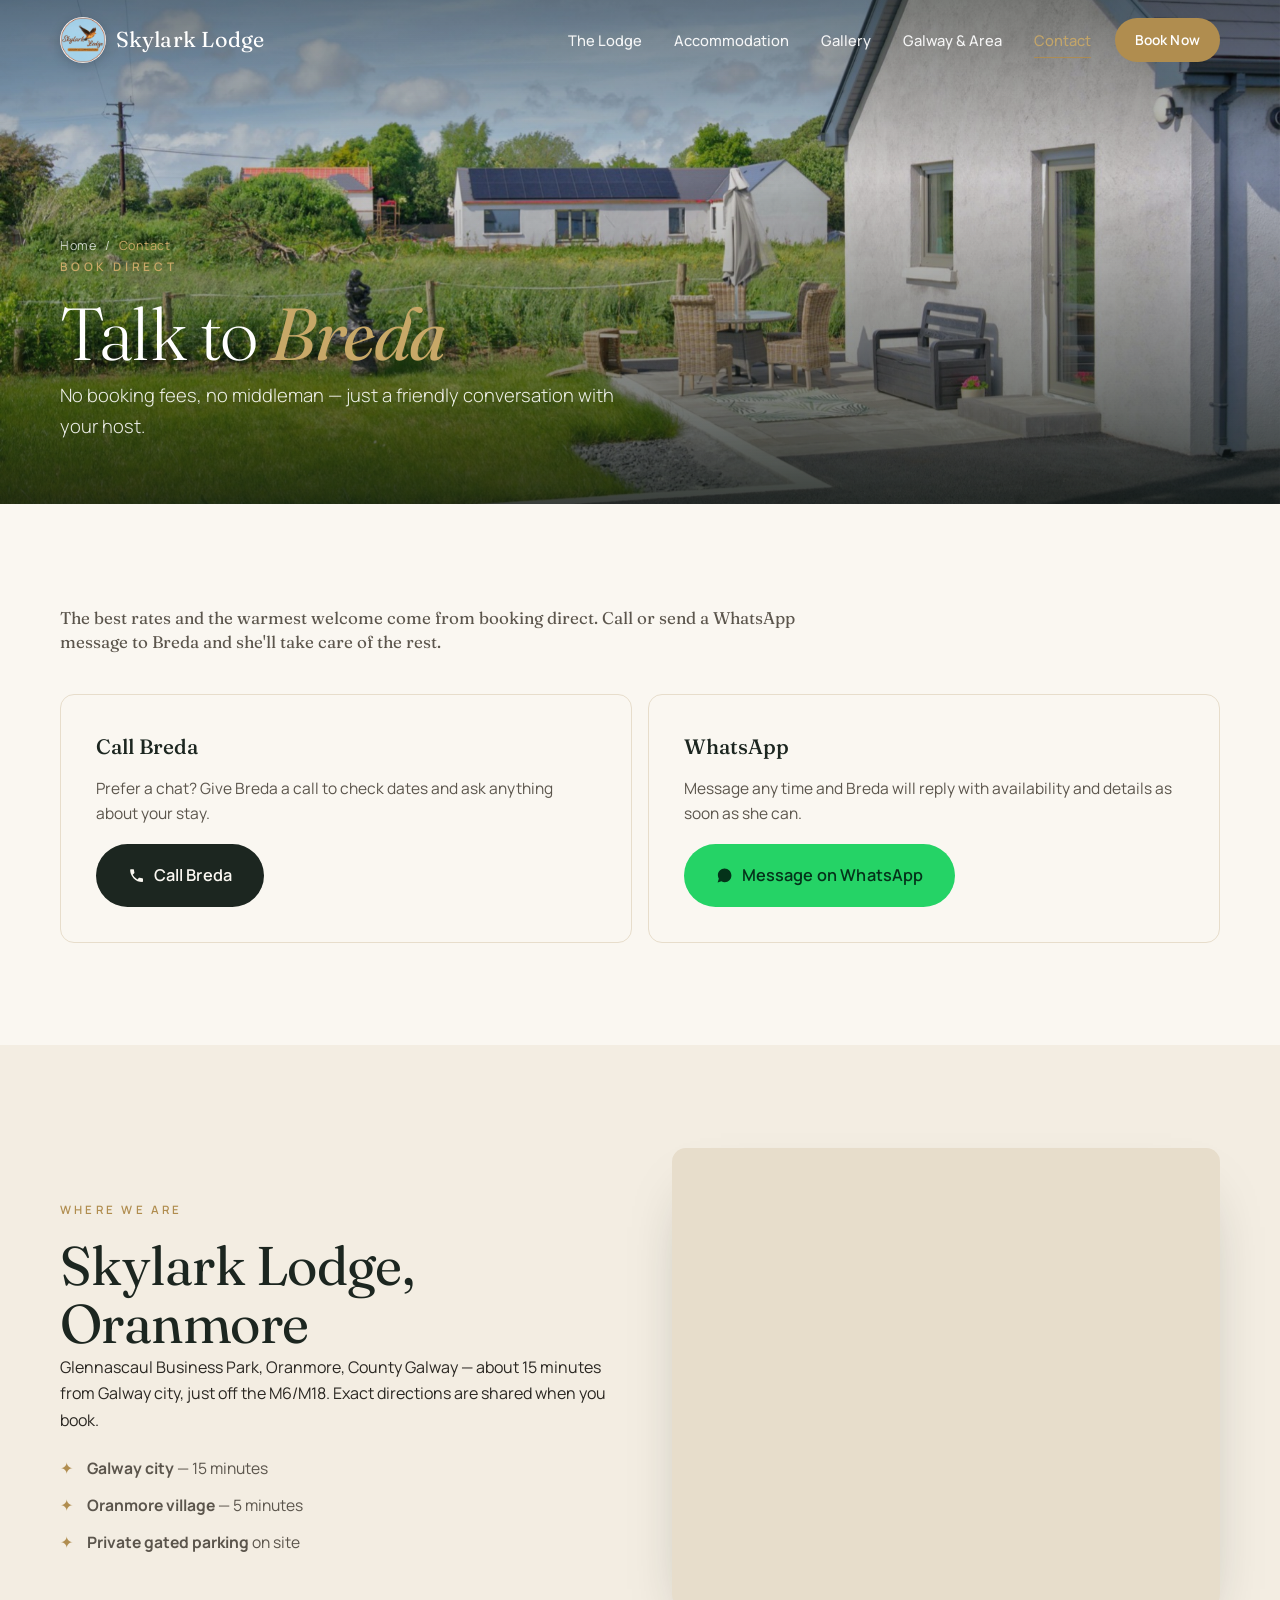
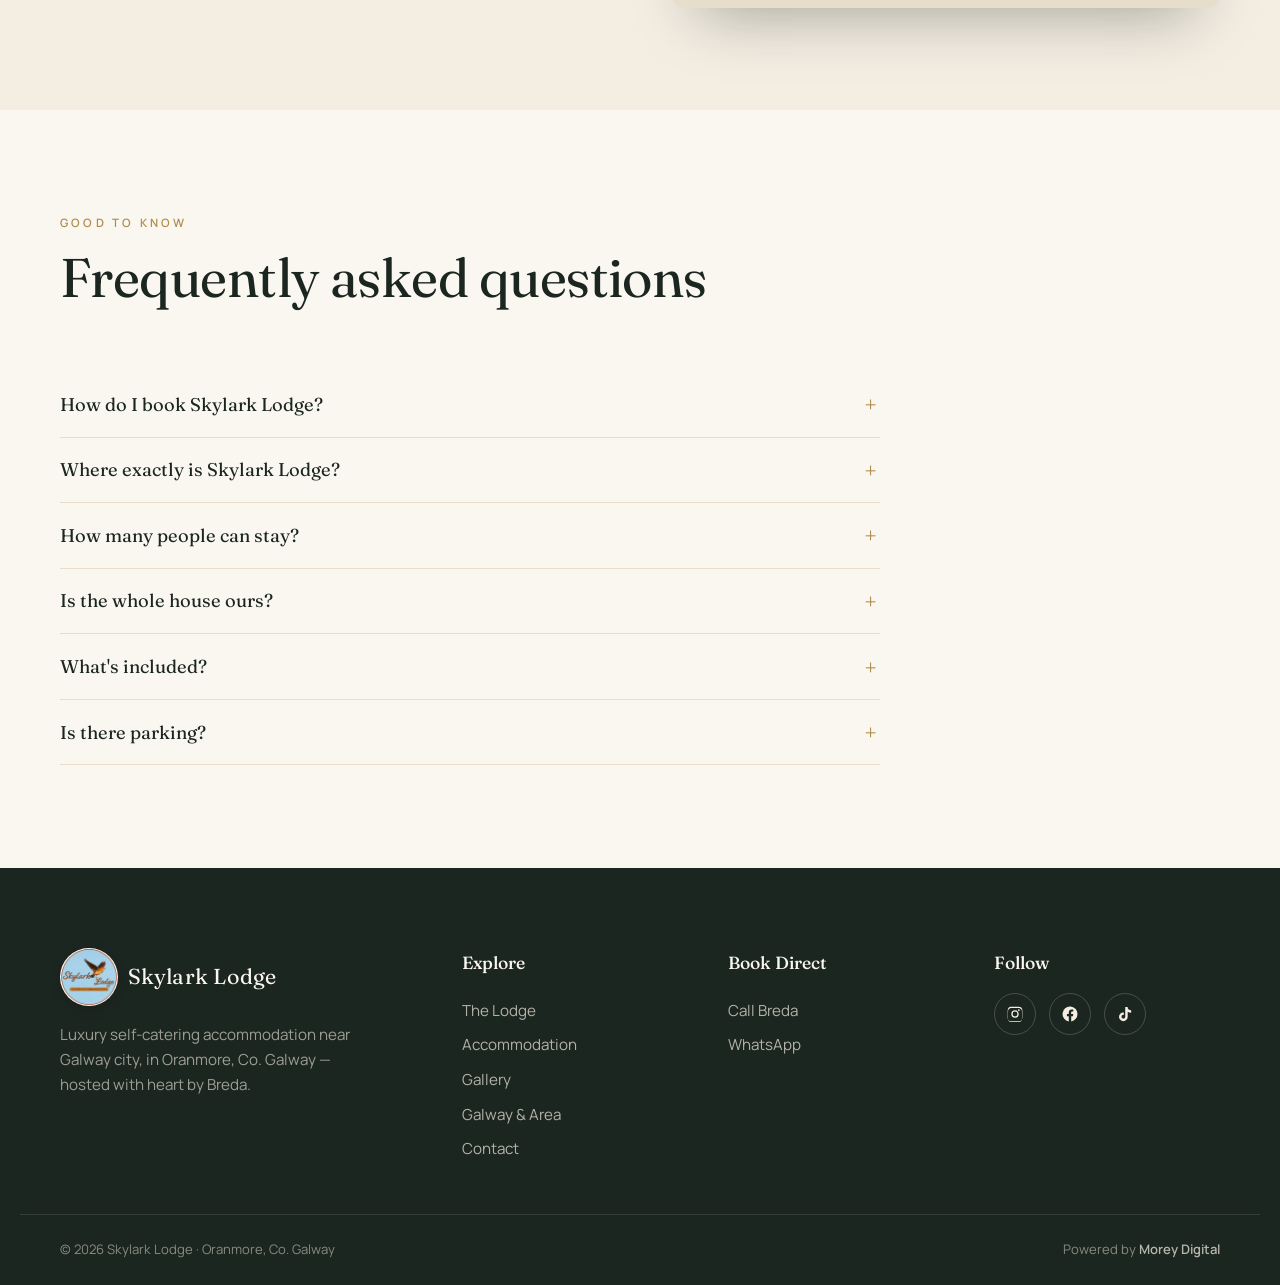
==== contact.html @ e8dd19b8 "Build multi-page site with Galway-focused local SEO - Add dedicated pages: The Lodge, Accommodation," ====
<!DOCTYPE html>
<html lang="en">
<head>
  <meta charset="UTF-8" />
  <meta name="viewport" content="width=device-width, initial-scale=1.0, viewport-fit=cover" />
  <title>Book Direct — Call or WhatsApp Breda | Skylark Lodge Galway</title>
  <meta name="description" content="Book Skylark Lodge direct with no fees. Call or WhatsApp Breda to check availability for your stay near Galway city. Luxury self-catering accommodation in Oranmore, Co. Galway." />
  <meta name="theme-color" content="#1c2620" />
  <meta name="robots" content="index, follow" />
  <meta name="geo.region" content="IE-G" />
  <meta name="geo.placename" content="Oranmore, County Galway" />
  <meta name="geo.position" content="53.2925;-8.9217" />
  <link rel="canonical" href="https://skylarklodge.ie/contact.html" />
  <meta property="og:type" content="website" />
  <meta property="og:site_name" content="Skylark Lodge" />
  <meta property="og:locale" content="en_IE" />
  <meta property="og:url" content="https://skylarklodge.ie/contact.html" />
  <meta property="og:title" content="Book Direct — Call or WhatsApp Breda | Skylark Lodge" />
  <meta property="og:description" content="Call or WhatsApp Breda to book Skylark Lodge direct, near Galway city." />
  <meta property="og:image" content="https://skylarklodge.ie/assets/img/og-image.jpg" />
  <meta name="twitter:card" content="summary_large_image" />
  <link rel="preconnect" href="https://fonts.googleapis.com" />
  <link rel="preconnect" href="https://fonts.gstatic.com" crossorigin />
  <link href="https://fonts.googleapis.com/css2?family=Fraunces:ital,opsz,wght@0,9..144,300;0,9..144,400;0,9..144,500;0,9..144,600;1,9..144,400&family=Manrope:wght@300;400;500;600;700&display=swap" rel="stylesheet" />
  <link rel="stylesheet" href="css/style.css" />
  <link rel="icon" type="image/png" href="assets/img/logo-icon.png" />
  <link rel="apple-touch-icon" href="assets/img/logo-icon.png" />
  <script type="application/ld+json">
  {
    "@context": "https://schema.org",
    "@type": "FAQPage",
    "mainEntity": [
      { "@type": "Question", "name": "How do I book Skylark Lodge?", "acceptedAnswer": { "@type": "Answer", "text": "The easiest way is to call or send a WhatsApp message to Breda directly. She'll check availability for your dates, answer any questions and confirm your booking — with no booking fees or middleman." } },
      { "@type": "Question", "name": "Where exactly is Skylark Lodge?", "acceptedAnswer": { "@type": "Answer", "text": "The lodge is in Glennascaul, Oranmore, County Galway — about 15 minutes from Galway city and minutes from the M6 and M18 motorways. Full directions are shared once you book." } },
      { "@type": "Question", "name": "How many people can stay?", "acceptedAnswer": { "@type": "Answer", "text": "Skylark Lodge comfortably sleeps up to 8 guests across 4 ensuite bedrooms, making it ideal for families and groups." } },
      { "@type": "Question", "name": "Is the whole house ours?", "acceptedAnswer": { "@type": "Answer", "text": "Yes — you have exclusive use of the entire lodge, its gardens, patio and private gated parking for the duration of your stay." } },
      { "@type": "Question", "name": "What's included?", "acceptedAnswer": { "@type": "Answer", "text": "Everything you need for a self-catering stay: a fully equipped kitchen, fresh linen and towels, fast Wi-Fi, smart TV, heating, washer/dryer and welcome essentials." } },
      { "@type": "Question", "name": "Is there parking?", "acceptedAnswer": { "@type": "Answer", "text": "Yes, there's private off-road parking within the gated grounds, with plenty of space for several cars." } }
    ]
  }
  </script>
</head>
<body>
  <header class="nav" id="nav">
    <div class="nav__inner">
      <a href="index.html" class="brand" aria-label="Skylark Lodge home">
        <img class="brand__logo" src="assets/img/logo.png" alt="Skylark Lodge" width="48" height="48" />
        <span class="brand__text">Skylark&nbsp;Lodge</span>
      </a>
      <nav class="nav__links" aria-label="Primary">
        <a href="the-lodge.html">The Lodge</a>
        <a href="accommodation.html">Accommodation</a>
        <a href="gallery.html">Gallery</a>
        <a href="galway.html">Galway &amp; Area</a>
        <a href="contact.html" aria-current="page">Contact</a>
      </nav>
      <a class="btn btn--nav" href="contact.html">Book Now</a>
      <button class="nav__toggle" id="navToggle" aria-label="Open menu" aria-expanded="false"><span></span><span></span><span></span></button>
    </div>
  </header>

  <div class="mobile-menu" id="mobileMenu" aria-hidden="true">
    <nav class="mobile-menu__links">
      <a href="index.html">Home</a>
      <a href="the-lodge.html">The Lodge</a>
      <a href="accommodation.html">Accommodation</a>
      <a href="gallery.html">Gallery</a>
      <a href="galway.html">Galway &amp; Area</a>
      <a href="contact.html">Contact</a>
    </nav>
    <div class="mobile-menu__cta">
      <a class="btn btn--solid js-call-link" href="#">Call Breda</a>
      <a class="btn btn--whatsapp js-wa-link" href="#">WhatsApp</a>
    </div>
  </div>

  <section class="page-hero">
    <div class="page-hero__media"><img src="assets/img/patio.jpg" alt="Sunny patio with seating at Skylark Lodge overlooking Galway countryside" /></div>
    <div class="page-hero__scrim"></div>
    <div class="page-hero__content">
      <nav class="breadcrumb" aria-label="Breadcrumb"><a href="index.html">Home</a> / <span>Contact</span></nav>
      <p class="hero__eyebrow">Book Direct</p>
      <h1>Talk to <em>Breda</em></h1>
      <p class="page-hero__sub">No booking fees, no middleman — just a friendly conversation with your host.</p>
    </div>
  </section>

  <section class="section">
    <div class="container">
      <div class="prose reveal" style="margin-bottom:2.5rem">
        <p class="lead">The best rates and the warmest welcome come from booking direct. Call or send a WhatsApp message to Breda and she'll take care of the rest.</p>
      </div>
      <div class="contact-cards">
        <div class="contact-card reveal">
          <h3>Call Breda</h3>
          <p>Prefer a chat? Give Breda a call to check dates and ask anything about your stay.</p>
          <a class="btn btn--solid btn--lg js-call-link" href="#"><svg viewBox="0 0 24 24" class="ico" aria-hidden="true"><path d="M6.6 10.8a15.1 15.1 0 0 0 6.6 6.6l2.2-2.2c.3-.3.7-.4 1-.2 1.2.4 2.4.6 3.6.6.6 0 1 .4 1 1V20c0 .6-.4 1-1 1A17 17 0 0 1 3 4c0-.6.4-1 1-1h3.4c.6 0 1 .4 1 1 0 1.3.2 2.5.6 3.6.1.4 0 .8-.3 1z" fill="currentColor"/></svg><span class="js-phone-display">Call Breda</span></a>
        </div>
        <div class="contact-card reveal">
          <h3>WhatsApp</h3>
          <p>Message any time and Breda will reply with availability and details as soon as she can.</p>
          <a class="btn btn--whatsapp btn--lg js-wa-link" href="#"><svg viewBox="0 0 32 32" class="ico" aria-hidden="true"><path d="M16 3C9 3 3.5 8.5 3.5 15.5c0 2.4.7 4.6 1.8 6.6L3 29l7.1-2.2c1.9 1 4 1.6 6.2 1.6 7 0 12.5-5.5 12.5-12.5S23 3 16 3z" fill="currentColor"/></svg>Message on WhatsApp</a>
        </div>
      </div>
    </div>
  </section>

  <section class="section section--tint">
    <div class="container split">
      <div class="reveal">
        <p class="eyebrow">Where we are</p>
        <h2 class="h2">Skylark Lodge, Oranmore</h2>
        <p class="prose">Glennascaul Business Park, Oranmore, County Galway — about 15 minutes from Galway city, just off the M6/M18. Exact directions are shared when you book.</p>
        <ul class="amenities" style="grid-template-columns:1fr;margin-top:1.4rem">
          <li><strong>Galway city</strong> — 15 minutes</li>
          <li><strong>Oranmore village</strong> — 5 minutes</li>
          <li><strong>Private gated parking</strong> on site</li>
        </ul>
      </div>
      <div class="location__map reveal" style="margin-top:0">
        <iframe title="Map showing Skylark Lodge, Oranmore, County Galway" src="https://maps.google.com/maps?q=73PC%2BPQ%20Glennascaul%20Business%20Park%2C%20County%20Galway&t=&z=14&ie=UTF8&iwloc=&output=embed" width="100%" height="100%" style="border:0" loading="lazy" referrerpolicy="no-referrer-when-downgrade" allowfullscreen></iframe>
      </div>
    </div>
  </section>

  <section class="section">
    <div class="container">
      <div class="section-head reveal">
        <p class="eyebrow">Good to know</p>
        <h2 class="h2">Frequently asked questions</h2>
      </div>
      <div class="faq reveal">
        <div class="faq__item">
          <button class="faq__q">How do I book Skylark Lodge?</button>
          <div class="faq__a"><p>The easiest way is to call or send a WhatsApp message to Breda directly. She'll check availability for your dates, answer any questions and confirm your booking — with no booking fees or middleman.</p></div>
        </div>
        <div class="faq__item">
          <button class="faq__q">Where exactly is Skylark Lodge?</button>
          <div class="faq__a"><p>The lodge is in Glennascaul, Oranmore, County Galway — about 15 minutes from Galway city and minutes from the M6 and M18 motorways. Full directions are shared once you book.</p></div>
        </div>
        <div class="faq__item">
          <button class="faq__q">How many people can stay?</button>
          <div class="faq__a"><p>Skylark Lodge comfortably sleeps up to 8 guests across 4 ensuite bedrooms, making it ideal for families and groups.</p></div>
        </div>
        <div class="faq__item">
          <button class="faq__q">Is the whole house ours?</button>
          <div class="faq__a"><p>Yes — you have exclusive use of the entire lodge, its gardens, patio and private gated parking for the duration of your stay.</p></div>
        </div>
        <div class="faq__item">
          <button class="faq__q">What's included?</button>
          <div class="faq__a"><p>Everything you need for a self-catering stay: a fully equipped kitchen, fresh linen and towels, fast Wi-Fi, smart TV, heating, washer/dryer and welcome essentials.</p></div>
        </div>
        <div class="faq__item">
          <button class="faq__q">Is there parking?</button>
          <div class="faq__a"><p>Yes, there's private off-road parking within the gated grounds, with plenty of space for several cars.</p></div>
        </div>
      </div>
    </div>
  </section>

  <footer class="footer">
    <div class="container footer__grid">
      <div class="footer__brand">
        <a href="index.html" class="brand brand--light">
          <img class="brand__logo" src="assets/img/logo.png" alt="Skylark Lodge" width="56" height="56" />
          <span class="brand__text">Skylark Lodge</span>
        </a>
        <p class="footer__tag">Luxury self-catering accommodation near Galway city, in Oranmore, Co. Galway — hosted with heart by Breda.</p>
      </div>
      <div class="footer__col">
        <h4>Explore</h4>
        <a href="the-lodge.html">The Lodge</a>
        <a href="accommodation.html">Accommodation</a>
        <a href="gallery.html">Gallery</a>
        <a href="galway.html">Galway &amp; Area</a>
        <a href="contact.html">Contact</a>
      </div>
      <div class="footer__col">
        <h4>Book Direct</h4>
        <a class="js-call-link" href="#">Call Breda</a>
        <a class="js-wa-link" href="#">WhatsApp</a>
      </div>
      <div class="footer__col">
        <h4>Follow</h4>
        <div class="footer__social">
          <a class="js-instagram" href="#" aria-label="Instagram" target="_blank" rel="noopener"><svg viewBox="0 0 24 24" class="ico"><path d="M12 2.2c3.2 0 3.6 0 4.9.1 1.2.1 1.8.3 2.2.4.6.2 1 .5 1.4.9.4.4.7.8.9 1.4.2.4.4 1 .4 2.2.1 1.3.1 1.7.1 4.8s0 3.5-.1 4.8c-.1 1.2-.3 1.8-.4 2.2-.2.6-.5 1-.9 1.4-.4.4-.8.7-1.4.9-.4.2-1 .4-2.2.4-1.3.1-1.7.1-4.9.1s-3.6 0-4.9-.1c-1.2-.1-1.8-.3-2.2-.4-.6-.2-1-.5-1.4-.9-.4-.4-.7-.8-.9-1.4-.2-.4-.4-1-.4-2.2C2.2 15.6 2.2 15.2 2.2 12s0-3.5.1-4.8c.1-1.2.3-1.8.4-2.2.2-.6.5-1 .9-1.4.4-.4.8-.7 1.4-.9.4-.2 1-.4 2.2-.4C8.4 2.2 8.8 2.2 12 2.2zm0 1.8c-3.1 0-3.5 0-4.7.1-1.1.1-1.7.2-2.1.4-.5.2-.9.4-1.3.8-.4.4-.6.8-.8 1.3-.2.4-.3 1-.4 2.1-.1 1.2-.1 1.6-.1 4.7s0 3.5.1 4.7c.1 1.1.2 1.7.4 2.1.2.5.4.9.8 1.3.4.4.8.6 1.3.8.4.2 1 .3 2.1.4 1.2.1 1.6.1 4.7.1s3.5 0 4.7-.1c1.1-.1 1.7-.2 2.1-.4.5-.2.9-.4 1.3-.8.4-.4.6-.8.8-1.3.2-.4.3-1 .4-2.1.1-1.2.1-1.6.1-4.7s0-3.5-.1-4.7c-.1-1.1-.2-1.7-.4-2.1-.2-.5-.4-.9-.8-1.3-.4-.4-.8-.6-1.3-.8-.4-.2-1-.3-2.1-.4-1.2-.1-1.6-.1-4.7-.1zm0 3.1a4.9 4.9 0 1 1 0 9.8 4.9 4.9 0 0 1 0-9.8zm0 8.1a3.2 3.2 0 1 0 0-6.4 3.2 3.2 0 0 0 0 6.4zm6.3-8.3a1.15 1.15 0 1 1-2.3 0 1.15 1.15 0 0 1 2.3 0z" fill="currentColor"/></svg></a>
          <a class="js-facebook" href="#" aria-label="Facebook" target="_blank" rel="noopener"><svg viewBox="0 0 24 24" class="ico"><path d="M22 12a10 10 0 1 0-11.6 9.9v-7H7.9V12h2.5V9.8c0-2.5 1.5-3.9 3.8-3.9 1.1 0 2.2.2 2.2.2v2.5h-1.3c-1.2 0-1.6.8-1.6 1.6V12h2.8l-.4 2.9h-2.3v7A10 10 0 0 0 22 12z" fill="currentColor"/></svg></a>
          <a class="js-tiktok" href="#" aria-label="TikTok" target="_blank" rel="noopener"><svg viewBox="0 0 24 24" class="ico"><path d="M16.6 5.8a4.8 4.8 0 0 1-1.1-3.1h-3.2v12.9a2.5 2.5 0 1 1-2.5-2.5c.2 0 .5 0 .7.1v-3.3a6 6 0 0 0-.7 0 5.8 5.8 0 1 0 5.8 5.8V8.9a7.9 7.9 0 0 0 4.6 1.5V7.1a4.8 4.8 0 0 1-3.6-1.3z" fill="currentColor"/></svg></a>
        </div>
      </div>
    </div>
    <div class="footer__bottom container">
      <p>© <span id="year"></span> Skylark Lodge · Oranmore, Co. Galway</p>
      <p class="footer__credit">Powered by <a href="https://moreydigital.ie" target="_blank" rel="noopener">Morey Digital</a></p>
    </div>
  </footer>

  <div class="mobilebar" id="mobilebar">
    <a class="mobilebar__btn mobilebar__btn--call js-call-link" href="#"><svg viewBox="0 0 24 24" class="ico" aria-hidden="true"><path d="M6.6 10.8a15.1 15.1 0 0 0 6.6 6.6l2.2-2.2c.3-.3.7-.4 1-.2 1.2.4 2.4.6 3.6.6.6 0 1 .4 1 1V20c0 .6-.4 1-1 1A17 17 0 0 1 3 4c0-.6.4-1 1-1h3.4c.6 0 1 .4 1 1 0 1.3.2 2.5.6 3.6.1.4 0 .8-.3 1z" fill="currentColor"/></svg>Call Breda</a>
    <a class="mobilebar__btn mobilebar__btn--wa js-wa-link" href="#"><svg viewBox="0 0 32 32" class="ico" aria-hidden="true"><path d="M16 3C9 3 3.5 8.5 3.5 15.5c0 2.4.7 4.6 1.8 6.6L3 29l7.1-2.2c1.9 1 4 1.6 6.2 1.6 7 0 12.5-5.5 12.5-12.5S23 3 16 3z" fill="currentColor"/></svg>WhatsApp</a>
  </div>

  <script src="js/main.js"></script>
</body>
</html>
---- css/style.css ----
/* ===================================================================
   SKYLARK LODGE — premium mobile-first stylesheet
   =================================================================== */

:root{
  --sand-50:#faf7f1;
  --sand-100:#f3ede2;
  --sand-200:#e7ddcb;
  --stone-300:#cdbfa6;
  --sage:#7e8b76;
  --sage-deep:#5d6a55;
  --forest:#1c2620;
  --forest-soft:#27332b;
  --ink:#2a2722;
  --ink-soft:#5b554c;
  --brass:#b08d4f;
  --brass-light:#c8a868;
  --white:#ffffff;
  --wa:#25d366;
  --wa-deep:#128c4b;

  --serif:'Fraunces',Georgia,serif;
  --sans:'Manrope',-apple-system,BlinkMacSystemFont,'Segoe UI',sans-serif;

  --container:1240px;
  --pad:clamp(20px,5vw,40px);
  --r:14px;
  --ease:cubic-bezier(.22,1,.36,1);
  --shadow:0 30px 60px -28px rgba(28,38,32,.4);
}

*,*::before,*::after{box-sizing:border-box;margin:0;padding:0}
html{scroll-behavior:smooth;-webkit-text-size-adjust:100%}
@media (prefers-reduced-motion:reduce){html{scroll-behavior:auto}*{animation:none!important;transition:none!important}}

body{
  font-family:var(--sans);
  color:var(--ink);
  background:var(--sand-50);
  line-height:1.65;
  font-weight:400;
  overflow-x:hidden;
  -webkit-font-smoothing:antialiased;
}
img{max-width:100%;display:block}
a{color:inherit;text-decoration:none}
ul{list-style:none}

.container{width:100%;max-width:var(--container);margin-inline:auto;padding-inline:var(--pad)}

/* ---------- Typography ---------- */
.h2{font-family:var(--serif);font-weight:400;font-size:clamp(2rem,5.5vw,3.4rem);line-height:1.08;letter-spacing:-.01em;color:var(--forest)}
.h3{font-family:var(--serif);font-weight:400;font-size:clamp(1.6rem,3.6vw,2.4rem);line-height:1.12;color:var(--forest)}
.eyebrow{font-family:var(--sans);text-transform:uppercase;letter-spacing:.28em;font-size:.72rem;font-weight:600;color:var(--brass);margin-bottom:1.1rem}
.eyebrow--light{color:var(--brass-light)}
em{font-style:italic;color:var(--brass)}

.section-head{max-width:680px;margin-bottom:clamp(2.4rem,5vw,4rem)}
.section-head .h2{margin-top:.2rem}

/* ---------- Buttons ---------- */
.btn{
  display:inline-flex;align-items:center;justify-content:center;gap:.55rem;
  font-family:var(--sans);font-weight:600;font-size:.95rem;letter-spacing:.01em;
  padding:.85rem 1.5rem;border-radius:100px;cursor:pointer;border:1px solid transparent;
  transition:transform .4s var(--ease),background .3s,box-shadow .4s,color .3s;
  white-space:nowrap;
}
.btn .ico{width:1.05em;height:1.05em;flex:none}
.btn--solid{background:var(--forest);color:var(--sand-50)}
.btn--solid:hover{background:var(--forest-soft);transform:translateY(-3px);box-shadow:0 16px 30px -12px rgba(28,38,32,.5)}
.btn--whatsapp{background:var(--wa);color:#04331a}
.btn--whatsapp:hover{background:#1fbb59;transform:translateY(-3px);box-shadow:0 16px 30px -12px rgba(18,140,75,.55)}
.btn--lg{padding:1.05rem 1.9rem;font-size:1.02rem}
.btn--nav{background:var(--brass);color:#fff;padding:.62rem 1.2rem;font-size:.86rem}
.btn--nav:hover{background:var(--brass-light);transform:translateY(-2px)}

/* ---------- Nav ---------- */
.nav{position:fixed;inset:0 0 auto 0;z-index:60;transition:background .4s,box-shadow .4s,padding .4s;padding:.5rem 0}
.nav__inner{max-width:var(--container);margin-inline:auto;padding-inline:var(--pad);display:flex;align-items:center;gap:1.5rem;height:64px}
.nav.scrolled{background:rgba(250,247,241,.86);backdrop-filter:blur(14px);box-shadow:0 1px 0 rgba(28,38,32,.06)}
.nav.hide{transform:translateY(-100%)}

.brand{display:flex;align-items:center;gap:.6rem;color:var(--white);font-family:var(--serif);font-size:1.35rem;letter-spacing:.01em;transition:color .4s;z-index:2}
.brand__mark{width:34px;height:34px;flex:none}
.brand__logo{width:46px;height:46px;flex:none;border-radius:50%;object-fit:contain;box-shadow:0 3px 12px rgba(0,0,0,.18)}
.nav.scrolled .brand{color:var(--forest)}
.brand--light{color:var(--sand-50)}
.brand--light .brand__logo{width:58px;height:58px}

.nav__links{display:none;margin-left:auto;gap:2rem}
.nav__links a{font-size:.92rem;font-weight:500;color:var(--white);position:relative;transition:color .3s;opacity:.92}
.nav.scrolled .nav__links a{color:var(--ink)}
.nav__links a::after{content:"";position:absolute;left:0;bottom:-6px;width:0;height:1.5px;background:var(--brass);transition:width .35s var(--ease)}
.nav__links a:hover::after{width:100%}
.nav__links a[aria-current="page"]{color:var(--brass-light)}
.nav.scrolled .nav__links a[aria-current="page"]{color:var(--brass)}
.nav__links a[aria-current="page"]::after{width:100%}

.btn--nav{display:none}

.nav__toggle{margin-left:auto;width:42px;height:42px;display:flex;flex-direction:column;justify-content:center;gap:5px;background:none;border:none;cursor:pointer;z-index:2}
.nav__toggle span{display:block;height:2px;width:24px;background:var(--white);border-radius:2px;transition:.35s var(--ease);margin-left:auto}
.nav.scrolled .nav__toggle span{background:var(--forest)}
body.menu-open .nav__toggle span{background:var(--forest)}
body.menu-open .nav__toggle span:nth-child(1){transform:translateY(7px) rotate(45deg)}
body.menu-open .nav__toggle span:nth-child(2){opacity:0}
body.menu-open .nav__toggle span:nth-child(3){transform:translateY(-7px) rotate(-45deg)}

/* ---------- Mobile menu ---------- */
.mobile-menu{position:fixed;inset:0;z-index:55;background:var(--sand-50);display:flex;flex-direction:column;justify-content:center;padding:var(--pad);gap:2rem;clip-path:circle(0% at 100% 0);transition:clip-path .6s var(--ease);visibility:hidden}
body.menu-open .mobile-menu{clip-path:circle(150% at 100% 0);visibility:visible}
.mobile-menu__links{display:flex;flex-direction:column;gap:.4rem}
.mobile-menu__links a{font-family:var(--serif);font-size:2.2rem;color:var(--forest);padding:.4rem 0;opacity:0;transform:translateY(16px);transition:opacity .5s,transform .5s}
body.menu-open .mobile-menu__links a{opacity:1;transform:none}
body.menu-open .mobile-menu__links a:nth-child(1){transition-delay:.15s}
body.menu-open .mobile-menu__links a:nth-child(2){transition-delay:.22s}
body.menu-open .mobile-menu__links a:nth-child(3){transition-delay:.29s}
body.menu-open .mobile-menu__links a:nth-child(4){transition-delay:.36s}
body.menu-open .mobile-menu__links a:nth-child(5){transition-delay:.43s}
.mobile-menu__cta{display:flex;gap:.8rem;flex-wrap:wrap}
.mobile-menu__cta .btn{flex:1;min-width:140px}

/* ---------- Hero ---------- */
.hero{position:relative;min-height:100svh;display:flex;align-items:flex-end;overflow:hidden;color:var(--white)}
.hero__media{position:absolute;inset:0;z-index:0}
.hero__img{position:absolute;inset:0;width:100%;height:100%;object-fit:cover;transform:scale(1.12);animation:kenburns 18s ease-out forwards}
@keyframes kenburns{to{transform:scale(1)}}
.hero__scrim{position:absolute;inset:0;background:
  linear-gradient(180deg,rgba(15,22,17,.45) 0%,rgba(15,22,17,.05) 30%,rgba(15,22,17,.5) 78%,rgba(15,22,17,.82) 100%)}

.hero__content{position:relative;z-index:2;max-width:var(--container);width:100%;margin-inline:auto;padding:0 var(--pad) clamp(4.5rem,12vh,8rem)}
.hero__eyebrow{text-transform:uppercase;letter-spacing:.32em;font-size:.74rem;font-weight:600;color:var(--brass-light);margin-bottom:1.2rem}
.hero__title{font-family:var(--serif);font-weight:300;font-size:clamp(2.9rem,9vw,6.2rem);line-height:.98;letter-spacing:-.02em;margin-bottom:1.5rem}
.hero__title em{font-weight:400;color:var(--brass-light)}
.reveal-line{display:block;overflow:hidden}
.reveal-line>span{display:block;transform:translateY(110%);animation:lineUp 1s var(--ease) forwards}
.reveal-line:nth-child(1)>span{animation-delay:.35s}
.reveal-line:nth-child(2)>span{animation-delay:.5s}
@keyframes lineUp{to{transform:translateY(0)}}
.hero__sub{max-width:520px;font-size:clamp(1rem,2.4vw,1.18rem);color:rgba(255,255,255,.9);font-weight:300;margin-bottom:2rem}
.hero__actions{display:flex;gap:.85rem;flex-wrap:wrap}

.hero__scroll{position:absolute;left:50%;bottom:1.6rem;transform:translateX(-50%);z-index:2;display:flex;flex-direction:column;align-items:center;gap:.6rem;font-size:.66rem;letter-spacing:.25em;text-transform:uppercase;color:rgba(255,255,255,.75)}
.hero__scroll-line{width:1px;height:46px;background:linear-gradient(var(--brass-light),transparent);position:relative;overflow:hidden}
.hero__scroll-line::after{content:"";position:absolute;top:0;left:0;width:100%;height:40%;background:var(--white);animation:scrolldot 2s var(--ease) infinite}
@keyframes scrolldot{0%{transform:translateY(-100%)}60%,100%{transform:translateY(260%)}}

/* ---------- Strip ---------- */
.strip{background:var(--forest);color:var(--sand-100);overflow:hidden;padding:.95rem 0}
.strip__track{display:flex;gap:1.6rem;align-items:center;white-space:nowrap;width:max-content;animation:marquee 32s linear infinite;font-size:.82rem;letter-spacing:.12em;text-transform:uppercase;font-weight:500}
.strip__track i{color:var(--brass-light);font-style:normal}
.strip__track span{opacity:.86}
@keyframes marquee{to{transform:translateX(-50%)}}

/* ---------- Reveal base ---------- */
.reveal{opacity:0;transform:translateY(38px);transition:opacity .9s var(--ease),transform .9s var(--ease)}
.reveal.in{opacity:1;transform:none}

/* ---------- About ---------- */
.about{padding:clamp(4.5rem,10vw,8rem) 0}
.about__grid{display:grid;gap:clamp(2.5rem,6vw,5rem)}
.about__text p{color:var(--ink-soft);margin-bottom:1.1rem;font-size:1.05rem}
.about__stats{display:flex;gap:clamp(1.5rem,5vw,3rem);margin-top:2.2rem;flex-wrap:wrap}
.stat__num{display:block;font-family:var(--serif);font-size:clamp(2.4rem,6vw,3.4rem);color:var(--brass);line-height:1}
.stat__label{font-size:.8rem;text-transform:uppercase;letter-spacing:.14em;color:var(--ink-soft);font-weight:600}
.about__media{display:grid;grid-template-columns:1fr 1fr;gap:1rem;align-items:start}
.about__fig{border-radius:var(--r);overflow:hidden;box-shadow:var(--shadow)}
.about__fig img{width:100%;height:100%;object-fit:cover;transition:transform 1.2s var(--ease)}
.about__fig--1{aspect-ratio:3/4;margin-top:2.5rem}
.about__fig--2{aspect-ratio:3/4}
.about__fig:hover img{transform:scale(1.05)}

/* ---------- Features ---------- */
.features{padding:clamp(4rem,9vw,7rem) 0;background:var(--sand-100)}
.features__grid{display:grid;gap:1px;background:var(--sand-200);border:1px solid var(--sand-200);border-radius:var(--r);overflow:hidden}
.feature{background:var(--sand-50);padding:clamp(1.8rem,4vw,2.6rem)}
.feature__ico{color:var(--brass);font-size:1.3rem;display:block;margin-bottom:1rem}
.feature h3{font-family:var(--serif);font-weight:500;font-size:1.3rem;color:var(--forest);margin-bottom:.6rem}
.feature p{color:var(--ink-soft);font-size:.97rem}
.feature{transition:background .4s}
.feature:hover{background:#fff}

/* ---------- Space rows ---------- */
.space{padding:clamp(4.5rem,10vw,8rem) 0}
.row{display:grid;gap:clamp(1.6rem,4vw,3.5rem);align-items:center;margin-bottom:clamp(3rem,7vw,6rem)}
.row:last-child{margin-bottom:0}
.row__media{border-radius:var(--r);overflow:hidden;box-shadow:var(--shadow);aspect-ratio:4/3}
.row__media img{width:100%;height:100%;object-fit:cover;transition:transform 1.4s var(--ease)}
.row__media:hover img{transform:scale(1.06)}
.row__index{font-family:var(--serif);font-size:1rem;color:var(--brass);letter-spacing:.1em;display:block;margin-bottom:.7rem}
.row__text .h3{margin-bottom:.9rem}
.row__text p{color:var(--ink-soft);font-size:1.05rem;max-width:42ch}

/* ---------- Gallery ---------- */
.gallery{padding:clamp(4rem,9vw,7rem) 0 clamp(4.5rem,10vw,8rem);background:var(--sand-100)}
.gallery .section-head{padding-inline:var(--pad);max-width:var(--container);margin-inline:auto}
.gallery__grid{display:grid;grid-template-columns:repeat(2,1fr);gap:.6rem;padding-inline:clamp(8px,2vw,16px)}
.gallery__item{position:relative;overflow:hidden;border-radius:8px;cursor:pointer;background:var(--sand-200)}
.gallery__item img{width:100%;height:100%;object-fit:cover;transition:transform 1s var(--ease),filter .5s}
.gallery__item::after{content:"";position:absolute;inset:0;background:rgba(28,38,32,.18);opacity:0;transition:opacity .4s}
.gallery__item:hover img{transform:scale(1.07)}
.gallery__item:hover::after{opacity:1}
.gallery__item--tall{grid-row:span 2}

/* ---------- Location ---------- */
.location{padding:clamp(4.5rem,10vw,8rem) 0}
.location__grid{display:grid;gap:clamp(2.5rem,6vw,5rem);align-items:center}
.location__media{border-radius:var(--r);overflow:hidden;box-shadow:var(--shadow);aspect-ratio:4/3}
.location__media img{width:100%;height:100%;object-fit:cover}
.location__text p{color:var(--ink-soft);font-size:1.05rem;margin-bottom:1.3rem}
.location__list{display:grid;gap:.7rem;margin:1.5rem 0}
.location__list li{padding-left:1.7rem;position:relative;color:var(--ink-soft)}
.location__list li::before{content:"✦";position:absolute;left:0;color:var(--brass)}
.location__note{font-size:.95rem;font-style:italic;color:var(--sage-deep);border-left:2px solid var(--brass);padding-left:1rem}
.location__map{margin-top:clamp(2.5rem,6vw,4rem);border-radius:var(--r);overflow:hidden;box-shadow:var(--shadow);height:clamp(280px,42vw,460px);background:var(--sand-200)}
.location__map iframe{display:block;width:100%;height:100%;filter:grayscale(.25) contrast(1.02)}

/* ---------- CTA ---------- */
.cta{position:relative;padding:clamp(5rem,12vw,9rem) 0;color:var(--white);overflow:hidden;text-align:center}
.cta__bg{position:absolute;inset:-10% 0;background-image:url('../assets/img/exterior-rear.jpg');background-size:cover;background-position:center;will-change:transform}
.cta__scrim{position:absolute;inset:0;background:linear-gradient(rgba(20,28,22,.78),rgba(20,28,22,.86))}
.cta__inner{position:relative;z-index:2;max-width:760px}
.cta__title{font-family:var(--serif);font-weight:300;font-size:clamp(2.2rem,6vw,4rem);line-height:1.05;margin-bottom:1.2rem}
.cta__sub{color:rgba(255,255,255,.85);font-size:1.1rem;font-weight:300;max-width:540px;margin:0 auto 2.2rem}
.cta__actions{display:flex;gap:.85rem;justify-content:center;flex-wrap:wrap}
.cta__hours{margin-top:1.6rem;font-size:.85rem;letter-spacing:.04em;color:rgba(255,255,255,.6)}

/* ---------- Footer ---------- */
.footer{background:var(--forest);color:var(--sand-100);padding:clamp(3.5rem,7vw,5rem) 0 1.5rem}
.footer__grid{display:grid;gap:2.5rem}
.footer__brand .brand{margin-bottom:1rem}
.footer__tag{color:rgba(243,237,226,.6);max-width:34ch;font-size:.95rem}
.footer__col h4{font-family:var(--serif);font-weight:500;font-size:1.1rem;margin-bottom:1rem;color:var(--sand-50)}
.footer__col a{display:block;color:rgba(243,237,226,.7);padding:.3rem 0;font-size:.95rem;transition:color .3s}
.footer__col a:hover{color:var(--brass-light)}
.footer__social{display:flex;gap:.8rem}
.footer__social a{width:42px;height:42px;border:1px solid rgba(243,237,226,.2);border-radius:50%;display:flex;align-items:center;justify-content:center;transition:.35s var(--ease)}
.footer__social a:hover{background:var(--brass);border-color:var(--brass);transform:translateY(-3px)}
.footer__social .ico{width:18px;height:18px;color:var(--sand-100)}
.footer__bottom{display:flex;justify-content:space-between;flex-wrap:wrap;gap:.5rem;margin-top:3rem;padding-top:1.5rem;border-top:1px solid rgba(243,237,226,.12);font-size:.82rem;color:rgba(243,237,226,.5)}
.footer__credit a{color:rgba(243,237,226,.72);font-weight:600;transition:color .3s}
.footer__credit a:hover{color:var(--brass-light)}

/* ---------- Mobile sticky bar ---------- */
.mobilebar{position:fixed;left:0;right:0;bottom:0;z-index:50;display:flex;gap:.5rem;padding:.55rem .6rem calc(.55rem + env(safe-area-inset-bottom));background:rgba(250,247,241,.92);backdrop-filter:blur(14px);box-shadow:0 -2px 20px rgba(28,38,32,.12);transform:translateY(120%);transition:transform .5s var(--ease)}
.mobilebar.show{transform:none}
.mobilebar__btn{flex:1;display:flex;align-items:center;justify-content:center;gap:.45rem;padding:.85rem;border-radius:100px;font-weight:600;font-size:.92rem}
.mobilebar__btn .ico{width:1.1em;height:1.1em}
.mobilebar__btn--call{background:var(--forest);color:#fff}
.mobilebar__btn--wa{background:var(--wa);color:#04331a}

/* ---------- Lightbox ---------- */
.lightbox{position:fixed;inset:0;z-index:100;background:rgba(16,22,18,.95);display:flex;align-items:center;justify-content:center;opacity:0;visibility:hidden;transition:opacity .4s;padding:1rem}
.lightbox.open{opacity:1;visibility:visible}
.lightbox__img{max-width:92vw;max-height:84vh;object-fit:contain;border-radius:6px;box-shadow:0 30px 80px rgba(0,0,0,.6);transform:scale(.96);transition:transform .4s var(--ease)}
.lightbox.open .lightbox__img{transform:scale(1)}
.lightbox__close{position:absolute;top:1rem;right:1.2rem;font-size:2.4rem;color:#fff;background:none;border:none;cursor:pointer;line-height:1;opacity:.8;transition:opacity .3s}
.lightbox__close:hover{opacity:1}
.lightbox__nav{position:absolute;top:50%;transform:translateY(-50%);font-size:2.6rem;color:#fff;background:rgba(255,255,255,.08);border:none;cursor:pointer;width:54px;height:54px;border-radius:50%;display:flex;align-items:center;justify-content:center;transition:background .3s}
.lightbox__nav:hover{background:rgba(255,255,255,.2)}
.lightbox__nav--prev{left:1rem}
.lightbox__nav--next{right:1rem}
.lightbox__caption{position:absolute;bottom:1.4rem;left:0;right:0;text-align:center;color:rgba(255,255,255,.75);font-size:.85rem;letter-spacing:.02em}

/* ===================================================================
   RESPONSIVE — tablet & up
   =================================================================== */
@media (min-width:600px){
  .gallery__grid{grid-template-columns:repeat(3,1fr);gap:.7rem}
  .features__grid{grid-template-columns:1fr 1fr}
}

@media (min-width:920px){
  .nav__links{display:flex}
  .btn--nav{display:inline-flex}
  .nav__toggle{display:none}
  .mobilebar{display:none}

  .about__grid{grid-template-columns:1.05fr 1fr;align-items:center}
  .features__grid{grid-template-columns:repeat(3,1fr)}
  .row{grid-template-columns:1.1fr 1fr}
  .row--reverse .row__media{order:2}
  .row__text{padding-inline:clamp(0px,2vw,2rem)}
  .gallery__grid{grid-template-columns:repeat(4,1fr);gap:.8rem}
  .location__grid{grid-template-columns:1fr 1fr}
  .footer__grid{grid-template-columns:1.6fr 1fr 1fr 1fr}
}

@media (min-width:1100px){
  .hero__content{padding-bottom:9rem}
}

/* ===================================================================
   INNER PAGES — banners, content, area guide, FAQ, contact
   =================================================================== */

/* Page hero / banner */
.page-hero{position:relative;min-height:56vh;display:flex;align-items:flex-end;overflow:hidden;color:var(--white);padding-top:64px}
.page-hero__media{position:absolute;inset:0;z-index:0}
.page-hero__media img{position:absolute;inset:0;width:100%;height:100%;object-fit:cover;transform:scale(1.08);animation:kenburns 16s ease-out forwards}
.page-hero__scrim{position:absolute;inset:0;background:linear-gradient(180deg,rgba(15,22,17,.5) 0%,rgba(15,22,17,.15) 35%,rgba(15,22,17,.55) 78%,rgba(15,22,17,.82) 100%)}
.page-hero__content{position:relative;z-index:2;max-width:var(--container);width:100%;margin-inline:auto;padding:0 var(--pad) clamp(2.5rem,7vh,4.5rem)}
.page-hero h1{font-family:var(--serif);font-weight:300;font-size:clamp(2.4rem,7vw,4.6rem);line-height:1.02;letter-spacing:-.02em;margin:.4rem 0 .6rem}
.page-hero h1 em{font-weight:400;color:var(--brass-light)}
.page-hero__sub{max-width:560px;font-size:clamp(1rem,2.2vw,1.15rem);color:rgba(255,255,255,.9);font-weight:300}

/* Breadcrumb */
.breadcrumb{font-size:.78rem;letter-spacing:.06em;color:rgba(255,255,255,.75);display:flex;gap:.5rem;flex-wrap:wrap;align-items:center}
.breadcrumb a{color:rgba(255,255,255,.75);transition:color .3s}
.breadcrumb a:hover{color:var(--brass-light)}
.breadcrumb span{color:var(--brass-light)}

/* Generic content section + prose */
.section{padding:clamp(3.5rem,8vw,6.5rem) 0}
.section--tint{background:var(--sand-100)}
.prose{max-width:760px}
.prose p{color:var(--ink-soft);font-size:1.06rem;margin-bottom:1.2rem}
.prose p:last-child{margin-bottom:0}
.lead{font-family:var(--serif);font-size:clamp(1.3rem,3vw,1.7rem);line-height:1.4;color:var(--forest);font-weight:400;margin-bottom:1.6rem}
.split{display:grid;gap:clamp(2rem,5vw,4rem);align-items:center}
.split__media{border-radius:var(--r);overflow:hidden;box-shadow:var(--shadow);aspect-ratio:4/3}
.split__media img{width:100%;height:100%;object-fit:cover;transition:transform 1.4s var(--ease)}
.split__media:hover img{transform:scale(1.05)}

/* Amenities */
.amenities{display:grid;grid-template-columns:repeat(2,1fr);gap:.7rem 1.4rem;margin-top:1.6rem}
.amenities li{position:relative;padding-left:1.7rem;color:var(--ink-soft);font-size:.98rem}
.amenities li::before{content:"✦";position:absolute;left:0;color:var(--brass)}

/* Area guide cards */
.area-grid{display:grid;gap:1.1rem;grid-template-columns:1fr}
.area-card{background:var(--sand-50);border:1px solid var(--sand-200);border-radius:var(--r);padding:clamp(1.4rem,3vw,1.9rem);transition:transform .4s var(--ease),box-shadow .4s}
.area-card:hover{transform:translateY(-4px);box-shadow:var(--shadow)}
.area-card__top{display:flex;align-items:baseline;justify-content:space-between;gap:1rem;margin-bottom:.6rem}
.area-card h3{font-family:var(--serif);font-weight:500;font-size:1.25rem;color:var(--forest)}
.area-card p{color:var(--ink-soft);font-size:.96rem}
.distance{flex:none;font-size:.72rem;font-weight:700;letter-spacing:.06em;text-transform:uppercase;color:var(--brass);background:var(--sand-100);border:1px solid var(--sand-200);padding:.3rem .65rem;border-radius:100px;white-space:nowrap}

/* Quick facts row */
.facts{display:grid;grid-template-columns:repeat(2,1fr);gap:1px;background:var(--sand-200);border:1px solid var(--sand-200);border-radius:var(--r);overflow:hidden;margin-top:2rem}
.fact{background:var(--sand-50);padding:1.3rem 1.2rem;text-align:center}
.fact__num{font-family:var(--serif);font-size:clamp(1.5rem,4vw,2rem);color:var(--brass);line-height:1;display:block}
.fact__label{font-size:.74rem;text-transform:uppercase;letter-spacing:.1em;color:var(--ink-soft);font-weight:600;margin-top:.4rem;display:block}

/* Contact option cards */
.contact-cards{display:grid;gap:1rem;grid-template-columns:1fr}
.contact-card{background:var(--sand-50);border:1px solid var(--sand-200);border-radius:var(--r);padding:clamp(1.6rem,4vw,2.2rem);display:flex;flex-direction:column;gap:.7rem}
.contact-card h3{font-family:var(--serif);font-weight:500;font-size:1.3rem;color:var(--forest)}
.contact-card p{color:var(--ink-soft);font-size:.97rem;margin-bottom:.4rem}
.contact-card .btn{align-self:flex-start}

/* FAQ accordion */
.faq{max-width:820px;margin-top:1rem}
.faq__item{border-bottom:1px solid var(--sand-200)}
.faq__q{width:100%;text-align:left;background:none;border:none;cursor:pointer;padding:1.3rem 2.5rem 1.3rem 0;font-family:var(--serif);font-size:1.15rem;color:var(--forest);position:relative;display:block}
.faq__q::after{content:"+";position:absolute;right:.2rem;top:50%;transform:translateY(-50%);font-size:1.5rem;color:var(--brass);transition:transform .3s}
.faq__item.open .faq__q::after{transform:translateY(-50%) rotate(45deg)}
.faq__a{max-height:0;overflow:hidden;transition:max-height .45s var(--ease)}
.faq__a p{color:var(--ink-soft);padding-bottom:1.3rem;font-size:1rem}

/* Inline CTA band (reused, lighter) */
.cta-band{text-align:center;background:var(--forest);color:var(--sand-100);border-radius:var(--r);padding:clamp(2.5rem,6vw,4rem) clamp(1.5rem,5vw,3rem)}
.cta-band h2{font-family:var(--serif);font-weight:300;font-size:clamp(1.8rem,5vw,2.8rem);color:#fff;margin-bottom:.8rem}
.cta-band p{color:rgba(243,237,226,.8);max-width:480px;margin:0 auto 1.8rem}
.cta-band__actions{display:flex;gap:.75rem;justify-content:center;flex-wrap:wrap}

/* nav solid by default on inner pages until JS (no flash) handled via .nav already fixed */

@media (min-width:600px){
  .area-grid{grid-template-columns:1fr 1fr}
  .contact-cards{grid-template-columns:1fr 1fr}
  .facts{grid-template-columns:repeat(4,1fr)}
}
@media (min-width:920px){
  .split{grid-template-columns:1fr 1fr}
  .split--reverse .split__media{order:2}
  .amenities{grid-template-columns:repeat(3,1fr)}
}
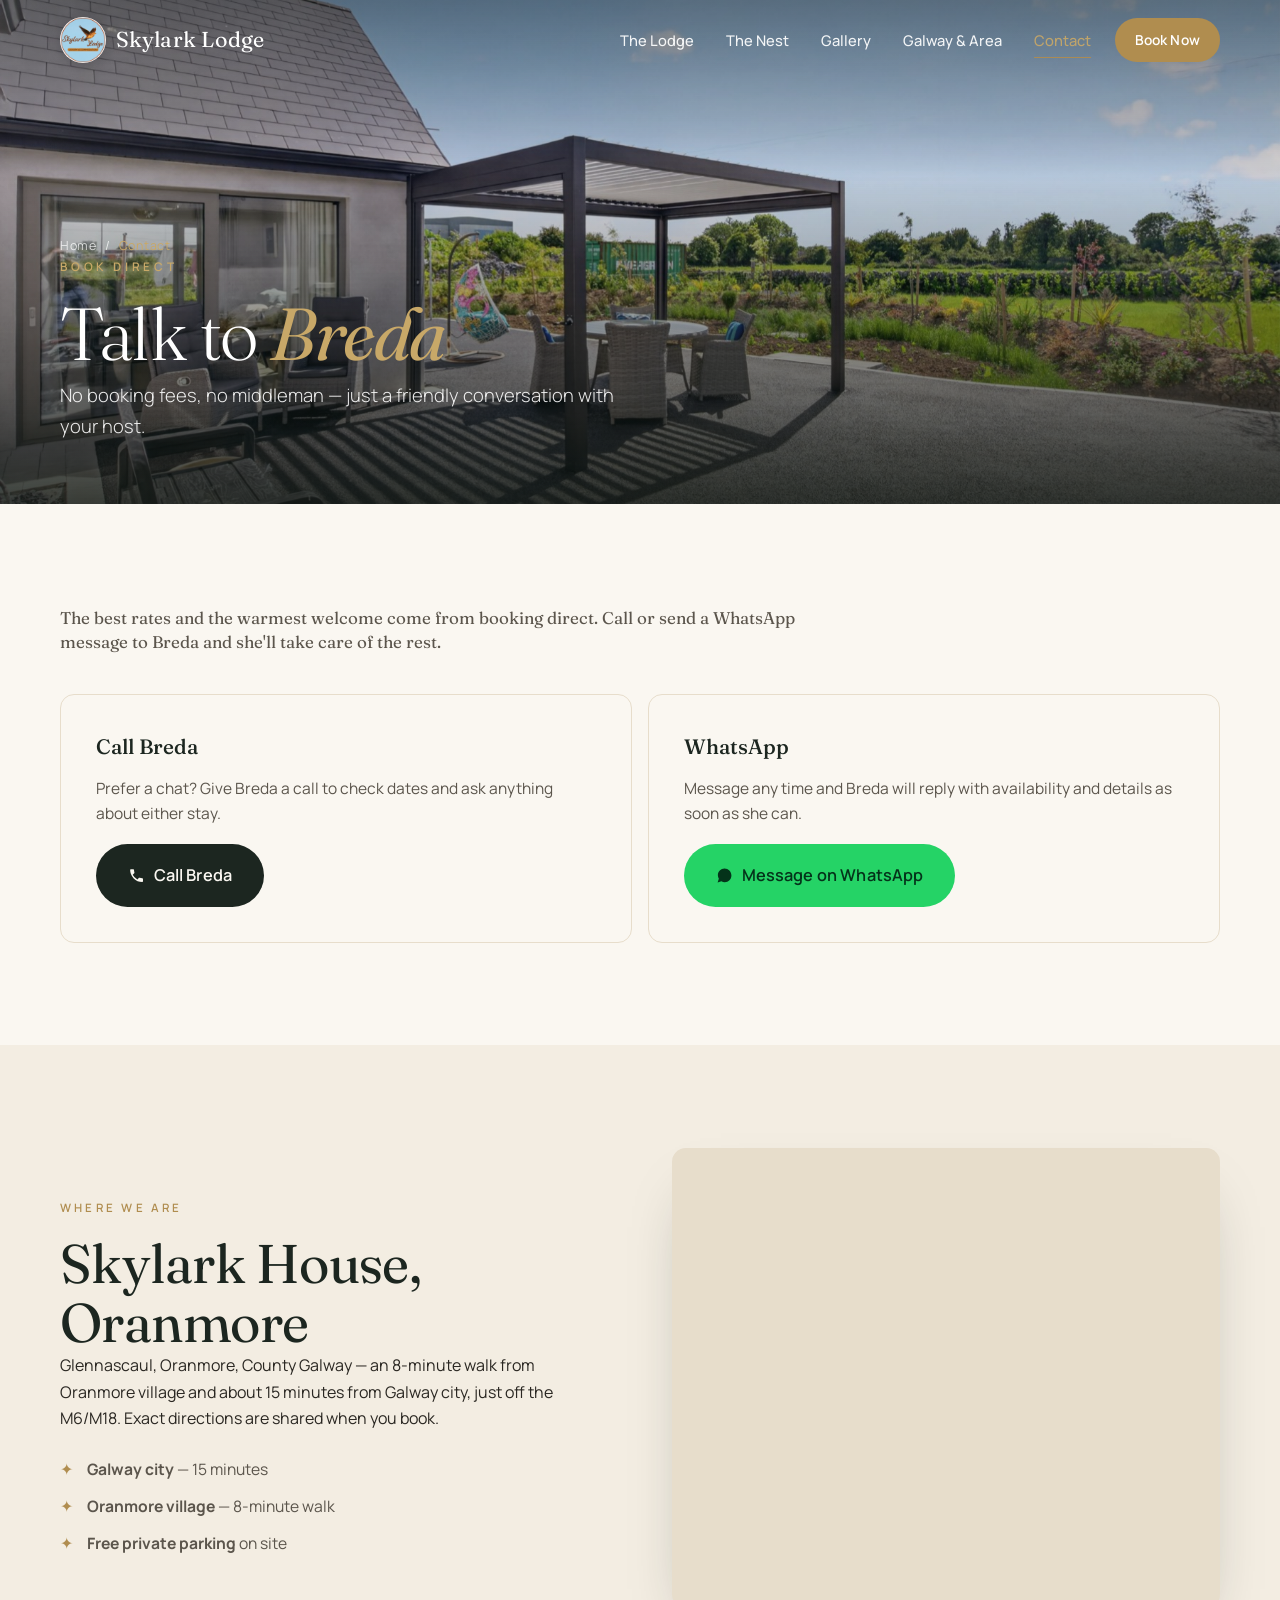
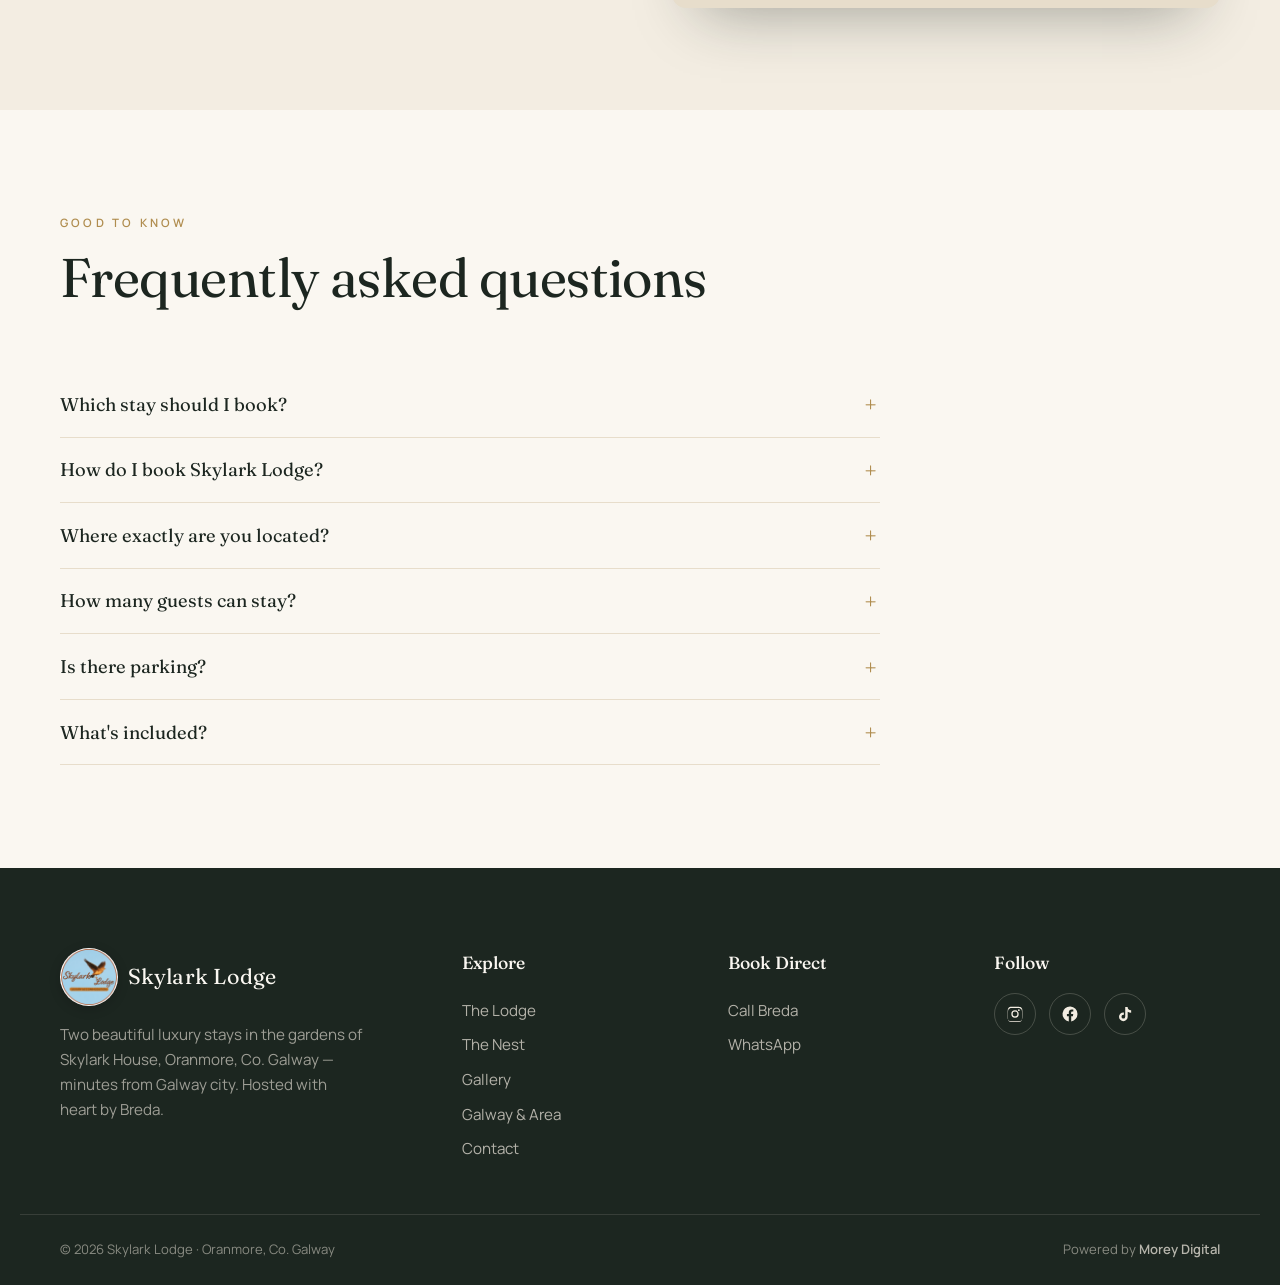
==== commit 06ef7f2f: "Restructure as two-stay estate using real Airbnb listing details Pulled accurate details from both A" ====
--- a/contact.html
+++ b/contact.html
@@ -3,8 +3,8 @@
 <head>
   <meta charset="UTF-8" />
   <meta name="viewport" content="width=device-width, initial-scale=1.0, viewport-fit=cover" />
-  <title>Book Direct — Call or WhatsApp Breda | Skylark Lodge Galway</title>
-  <meta name="description" content="Book Skylark Lodge direct with no fees. Call or WhatsApp Breda to check availability for your stay near Galway city. Luxury self-catering accommodation in Oranmore, Co. Galway." />
+  <title>Book Direct — Call or WhatsApp Breda | Skylark Lodge, Galway</title>
+  <meta name="description" content="Book Skylark Lodge or The Skylark Nest direct with no fees. Call or WhatsApp Breda to check availability for your stay near Galway city, in Oranmore, Co. Galway." />
   <meta name="theme-color" content="#1c2620" />
   <meta name="robots" content="index, follow" />
   <meta name="geo.region" content="IE-G" />
@@ -16,7 +16,7 @@
   <meta property="og:locale" content="en_IE" />
   <meta property="og:url" content="https://skylarklodge.ie/contact.html" />
   <meta property="og:title" content="Book Direct — Call or WhatsApp Breda | Skylark Lodge" />
-  <meta property="og:description" content="Call or WhatsApp Breda to book Skylark Lodge direct, near Galway city." />
+  <meta property="og:description" content="Call or WhatsApp Breda to book direct, near Galway city." />
   <meta property="og:image" content="https://skylarklodge.ie/assets/img/og-image.jpg" />
   <meta name="twitter:card" content="summary_large_image" />
   <link rel="preconnect" href="https://fonts.googleapis.com" />
@@ -30,12 +30,12 @@
     "@context": "https://schema.org",
     "@type": "FAQPage",
     "mainEntity": [
+      { "@type": "Question", "name": "Which stay should I book?", "acceptedAnswer": { "@type": "Answer", "text": "The Lodge is a luxury guest house with private ensuite rooms that sleep 2 — ideal for couples, business stays or those visiting Galway and the hospital. The Skylark Nest is a 4-bedroom apartment that sleeps up to 7 — perfect for families and groups. Just ask Breda and she'll help you choose." } },
       { "@type": "Question", "name": "How do I book Skylark Lodge?", "acceptedAnswer": { "@type": "Answer", "text": "The easiest way is to call or send a WhatsApp message to Breda directly. She'll check availability for your dates, answer any questions and confirm your booking — with no booking fees or middleman." } },
-      { "@type": "Question", "name": "Where exactly is Skylark Lodge?", "acceptedAnswer": { "@type": "Answer", "text": "The lodge is in Glennascaul, Oranmore, County Galway — about 15 minutes from Galway city and minutes from the M6 and M18 motorways. Full directions are shared once you book." } },
-      { "@type": "Question", "name": "How many people can stay?", "acceptedAnswer": { "@type": "Answer", "text": "Skylark Lodge comfortably sleeps up to 8 guests across 4 ensuite bedrooms, making it ideal for families and groups." } },
-      { "@type": "Question", "name": "Is the whole house ours?", "acceptedAnswer": { "@type": "Answer", "text": "Yes — you have exclusive use of the entire lodge, its gardens, patio and private gated parking for the duration of your stay." } },
-      { "@type": "Question", "name": "What's included?", "acceptedAnswer": { "@type": "Answer", "text": "Everything you need for a self-catering stay: a fully equipped kitchen, fresh linen and towels, fast Wi-Fi, smart TV, heating, washer/dryer and welcome essentials." } },
-      { "@type": "Question", "name": "Is there parking?", "acceptedAnswer": { "@type": "Answer", "text": "Yes, there's private off-road parking within the gated grounds, with plenty of space for several cars." } }
+      { "@type": "Question", "name": "Where exactly are you located?", "acceptedAnswer": { "@type": "Answer", "text": "Both stays are in the grounds of Skylark House, Oranmore, County Galway — an 8-minute walk from Oranmore village and about 15 minutes from Galway city, just off the M6 and M18. Full directions are shared once you book." } },
+      { "@type": "Question", "name": "How many guests can stay?", "acceptedAnswer": { "@type": "Answer", "text": "The Lodge sleeps 2 per room, while The Skylark Nest sleeps up to 7 across 4 bedrooms." } },
+      { "@type": "Question", "name": "Is there parking?", "acceptedAnswer": { "@type": "Answer", "text": "Yes — there is free private parking on the premises for both stays." } },
+      { "@type": "Question", "name": "What's included?", "acceptedAnswer": { "@type": "Answer", "text": "Fast Wi-Fi, smart TV, heating, fresh linen and towels and free parking come as standard. The Nest also has a fully equipped kitchenette, washer/dryer and air conditioning; the Lodge offers premium motorised comfort beds, an exclusive guest lounge and a shared kitchen." } }
     ]
   }
   </script>
@@ -49,7 +49,7 @@
       </a>
       <nav class="nav__links" aria-label="Primary">
         <a href="the-lodge.html">The Lodge</a>
-        <a href="accommodation.html">Accommodation</a>
+        <a href="the-nest.html">The Nest</a>
         <a href="gallery.html">Gallery</a>
         <a href="galway.html">Galway &amp; Area</a>
         <a href="contact.html" aria-current="page">Contact</a>
@@ -63,7 +63,7 @@
     <nav class="mobile-menu__links">
       <a href="index.html">Home</a>
       <a href="the-lodge.html">The Lodge</a>
-      <a href="accommodation.html">Accommodation</a>
+      <a href="the-nest.html">The Nest</a>
       <a href="gallery.html">Gallery</a>
       <a href="galway.html">Galway &amp; Area</a>
       <a href="contact.html">Contact</a>
@@ -75,7 +75,7 @@
   </div>
 
   <section class="page-hero">
-    <div class="page-hero__media"><img src="assets/img/patio.jpg" alt="Sunny patio with seating at Skylark Lodge overlooking Galway countryside" /></div>
+    <div class="page-hero__media"><img src="assets/img/nest-patio.jpg" alt="Patio with pergola and seating at Skylark Lodge, Oranmore, overlooking the countryside" /></div>
     <div class="page-hero__scrim"></div>
     <div class="page-hero__content">
       <nav class="breadcrumb" aria-label="Breadcrumb"><a href="index.html">Home</a> / <span>Contact</span></nav>
@@ -93,7 +93,7 @@
       <div class="contact-cards">
         <div class="contact-card reveal">
           <h3>Call Breda</h3>
-          <p>Prefer a chat? Give Breda a call to check dates and ask anything about your stay.</p>
+          <p>Prefer a chat? Give Breda a call to check dates and ask anything about either stay.</p>
           <a class="btn btn--solid btn--lg js-call-link" href="#"><svg viewBox="0 0 24 24" class="ico" aria-hidden="true"><path d="M6.6 10.8a15.1 15.1 0 0 0 6.6 6.6l2.2-2.2c.3-.3.7-.4 1-.2 1.2.4 2.4.6 3.6.6.6 0 1 .4 1 1V20c0 .6-.4 1-1 1A17 17 0 0 1 3 4c0-.6.4-1 1-1h3.4c.6 0 1 .4 1 1 0 1.3.2 2.5.6 3.6.1.4 0 .8-.3 1z" fill="currentColor"/></svg><span class="js-phone-display">Call Breda</span></a>
         </div>
         <div class="contact-card reveal">
@@ -109,13 +109,13 @@
     <div class="container split">
       <div class="reveal">
         <p class="eyebrow">Where we are</p>
-        <h2 class="h2">Skylark Lodge, Oranmore</h2>
-        <p class="prose">Glennascaul Business Park, Oranmore, County Galway — about 15 minutes from Galway city, just off the M6/M18. Exact directions are shared when you book.</p>
-        <ul class="amenities" style="grid-template-columns:1fr;margin-top:1.4rem">
-          <li><strong>Galway city</strong> — 15 minutes</li>
-          <li><strong>Oranmore village</strong> — 5 minutes</li>
-          <li><strong>Private gated parking</strong> on site</li>
-        </ul>
+        <h2 class="h2">Skylark House, Oranmore</h2>
+        <p class="prose">Glennascaul, Oranmore, County Galway — an 8-minute walk from Oranmore village and about 15 minutes from Galway city, just off the M6/M18. Exact directions are shared when you book.</p>
+      <ul class="amenities" style="grid-template-columns:1fr">
+        <li><strong>Galway city</strong> — 15 minutes</li>
+        <li><strong>Oranmore village</strong> — 8-minute walk</li>
+        <li><strong>Free private parking</strong> on site</li>
+      </ul>
       </div>
       <div class="location__map reveal" style="margin-top:0">
         <iframe title="Map showing Skylark Lodge, Oranmore, County Galway" src="https://maps.google.com/maps?q=73PC%2BPQ%20Glennascaul%20Business%20Park%2C%20County%20Galway&t=&z=14&ie=UTF8&iwloc=&output=embed" width="100%" height="100%" style="border:0" loading="lazy" referrerpolicy="no-referrer-when-downgrade" allowfullscreen></iframe>
@@ -125,34 +125,31 @@
 
   <section class="section">
     <div class="container">
-      <div class="section-head reveal">
-        <p class="eyebrow">Good to know</p>
-        <h2 class="h2">Frequently asked questions</h2>
-      </div>
+      <div class="section-head reveal"><p class="eyebrow">Good to know</p><h2 class="h2">Frequently asked questions</h2></div>
       <div class="faq reveal">
+        <div class="faq__item">
+          <button class="faq__q">Which stay should I book?</button>
+          <div class="faq__a"><p>The Lodge is a luxury guest house with private ensuite rooms that sleep 2 — ideal for couples, business stays or those visiting Galway and the hospital. The Skylark Nest is a 4-bedroom apartment that sleeps up to 7 — perfect for families and groups. Just ask Breda and she'll help you choose.</p></div>
+        </div>
         <div class="faq__item">
           <button class="faq__q">How do I book Skylark Lodge?</button>
           <div class="faq__a"><p>The easiest way is to call or send a WhatsApp message to Breda directly. She'll check availability for your dates, answer any questions and confirm your booking — with no booking fees or middleman.</p></div>
         </div>
         <div class="faq__item">
-          <button class="faq__q">Where exactly is Skylark Lodge?</button>
-          <div class="faq__a"><p>The lodge is in Glennascaul, Oranmore, County Galway — about 15 minutes from Galway city and minutes from the M6 and M18 motorways. Full directions are shared once you book.</p></div>
-        </div>
-        <div class="faq__item">
-          <button class="faq__q">How many people can stay?</button>
-          <div class="faq__a"><p>Skylark Lodge comfortably sleeps up to 8 guests across 4 ensuite bedrooms, making it ideal for families and groups.</p></div>
-        </div>
-        <div class="faq__item">
-          <button class="faq__q">Is the whole house ours?</button>
-          <div class="faq__a"><p>Yes — you have exclusive use of the entire lodge, its gardens, patio and private gated parking for the duration of your stay.</p></div>
+          <button class="faq__q">Where exactly are you located?</button>
+          <div class="faq__a"><p>Both stays are in the grounds of Skylark House, Oranmore, County Galway — an 8-minute walk from Oranmore village and about 15 minutes from Galway city, just off the M6 and M18. Full directions are shared once you book.</p></div>
+        </div>
+        <div class="faq__item">
+          <button class="faq__q">How many guests can stay?</button>
+          <div class="faq__a"><p>The Lodge sleeps 2 per room, while The Skylark Nest sleeps up to 7 across 4 bedrooms.</p></div>
+        </div>
+        <div class="faq__item">
+          <button class="faq__q">Is there parking?</button>
+          <div class="faq__a"><p>Yes — there is free private parking on the premises for both stays.</p></div>
         </div>
         <div class="faq__item">
           <button class="faq__q">What's included?</button>
-          <div class="faq__a"><p>Everything you need for a self-catering stay: a fully equipped kitchen, fresh linen and towels, fast Wi-Fi, smart TV, heating, washer/dryer and welcome essentials.</p></div>
-        </div>
-        <div class="faq__item">
-          <button class="faq__q">Is there parking?</button>
-          <div class="faq__a"><p>Yes, there's private off-road parking within the gated grounds, with plenty of space for several cars.</p></div>
+          <div class="faq__a"><p>Fast Wi-Fi, smart TV, heating, fresh linen and towels and free parking come as standard. The Nest also has a fully equipped kitchenette, washer/dryer and air conditioning; the Lodge offers premium motorised comfort beds, an exclusive guest lounge and a shared kitchen.</p></div>
         </div>
       </div>
     </div>
@@ -165,12 +162,12 @@
           <img class="brand__logo" src="assets/img/logo.png" alt="Skylark Lodge" width="56" height="56" />
           <span class="brand__text">Skylark Lodge</span>
         </a>
-        <p class="footer__tag">Luxury self-catering accommodation near Galway city, in Oranmore, Co. Galway — hosted with heart by Breda.</p>
+        <p class="footer__tag">Two beautiful luxury stays in the gardens of Skylark House, Oranmore, Co. Galway — minutes from Galway city. Hosted with heart by Breda.</p>
       </div>
       <div class="footer__col">
         <h4>Explore</h4>
         <a href="the-lodge.html">The Lodge</a>
-        <a href="accommodation.html">Accommodation</a>
+        <a href="the-nest.html">The Nest</a>
         <a href="gallery.html">Gallery</a>
         <a href="galway.html">Galway &amp; Area</a>
         <a href="contact.html">Contact</a>
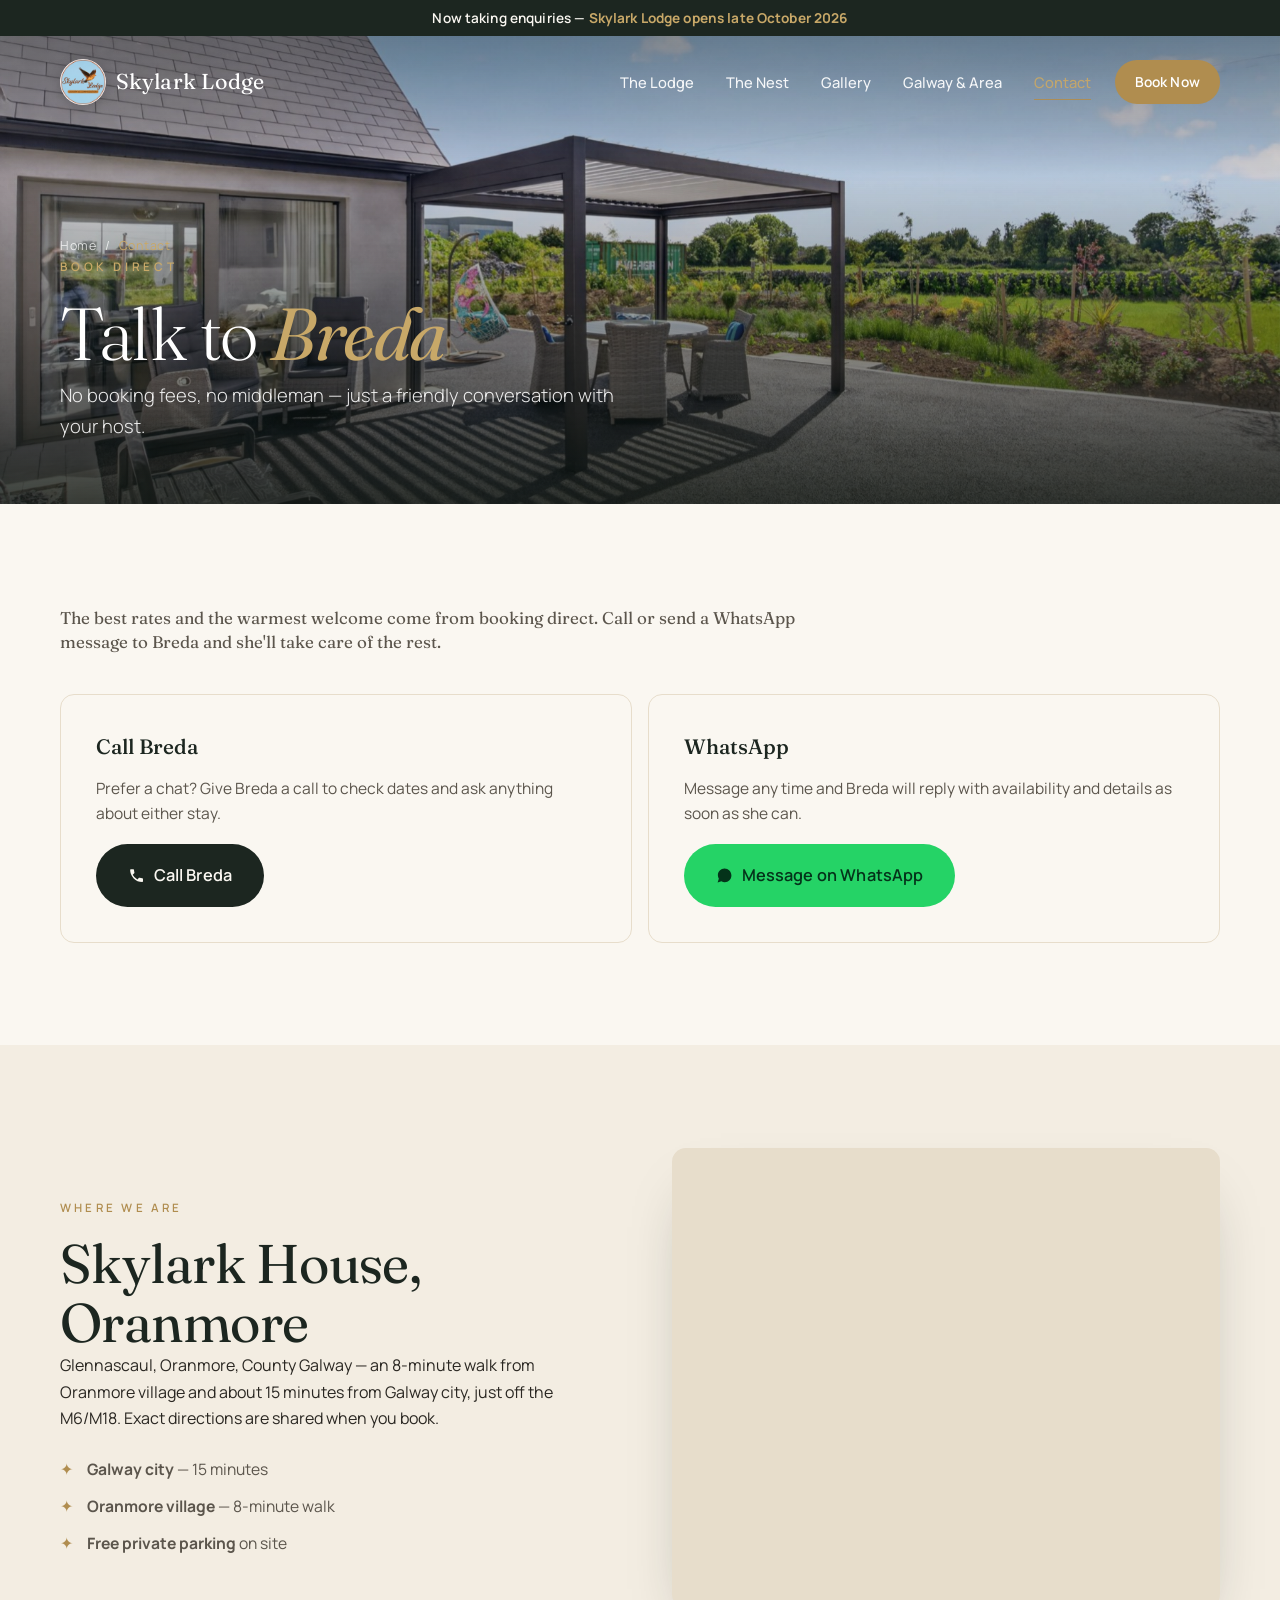
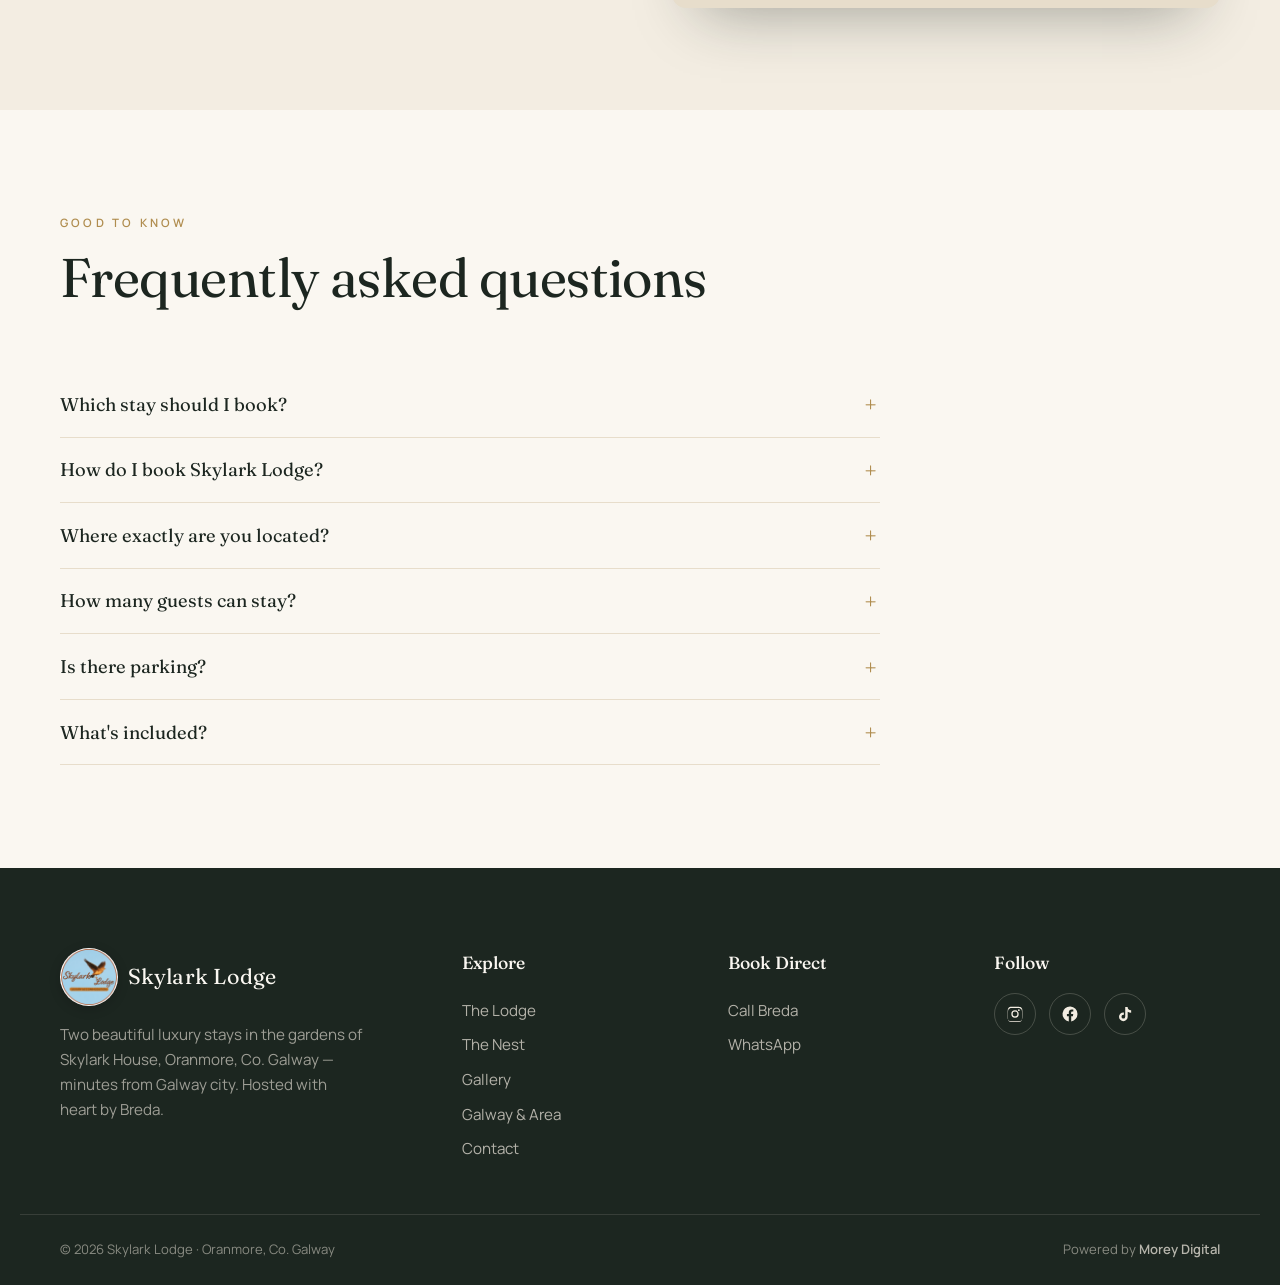
==== commit c1df7835: "Add "opening late October 2026" announcement banner across all pages Co-Authored-By: Claude Opus 4.8" ====
--- a/contact.html
+++ b/contact.html
@@ -41,6 +41,11 @@
   </script>
 </head>
 <body>
+  <!-- ====== ANNOUNCEMENT BANNER ====== -->
+  <div class="announce" role="status">
+    Now taking enquiries — <strong>Skylark Lodge opens late October 2026</strong>
+  </div>
+
   <header class="nav" id="nav">
     <div class="nav__inner">
       <a href="index.html" class="brand" aria-label="Skylark Lodge home">
--- a/css/style.css
+++ b/css/style.css
@@ -25,6 +25,7 @@
   --container:1240px;
   --pad:clamp(20px,5vw,40px);
   --r:14px;
+  --banner-h:42px;
   --ease:cubic-bezier(.22,1,.36,1);
   --shadow:0 30px 60px -28px rgba(28,38,32,.4);
 }
@@ -75,8 +76,12 @@
 .btn--nav{background:var(--brass);color:#fff;padding:.62rem 1.2rem;font-size:.86rem}
 .btn--nav:hover{background:var(--brass-light);transform:translateY(-2px)}
 
+/* ---------- Announcement banner ---------- */
+.announce{position:fixed;top:0;left:0;right:0;z-index:70;background:var(--forest);color:var(--sand-50);text-align:center;font-family:var(--sans);font-size:clamp(.72rem,2.6vw,.85rem);font-weight:600;letter-spacing:.01em;line-height:1.35;padding:.55rem 1rem}
+.announce strong{color:var(--brass-light);font-weight:700;white-space:nowrap}
+
 /* ---------- Nav ---------- */
-.nav{position:fixed;inset:0 0 auto 0;z-index:60;transition:background .4s,box-shadow .4s,padding .4s;padding:.5rem 0}
+.nav{position:fixed;inset:var(--banner-h,0) 0 auto 0;z-index:60;transition:background .4s,box-shadow .4s,padding .4s;padding:.5rem 0}
 .nav__inner{max-width:var(--container);margin-inline:auto;padding-inline:var(--pad);display:flex;align-items:center;gap:1.5rem;height:64px}
 .nav.scrolled{background:rgba(250,247,241,.86);backdrop-filter:blur(14px);box-shadow:0 1px 0 rgba(28,38,32,.06)}
 .nav.hide{transform:translateY(-100%)}
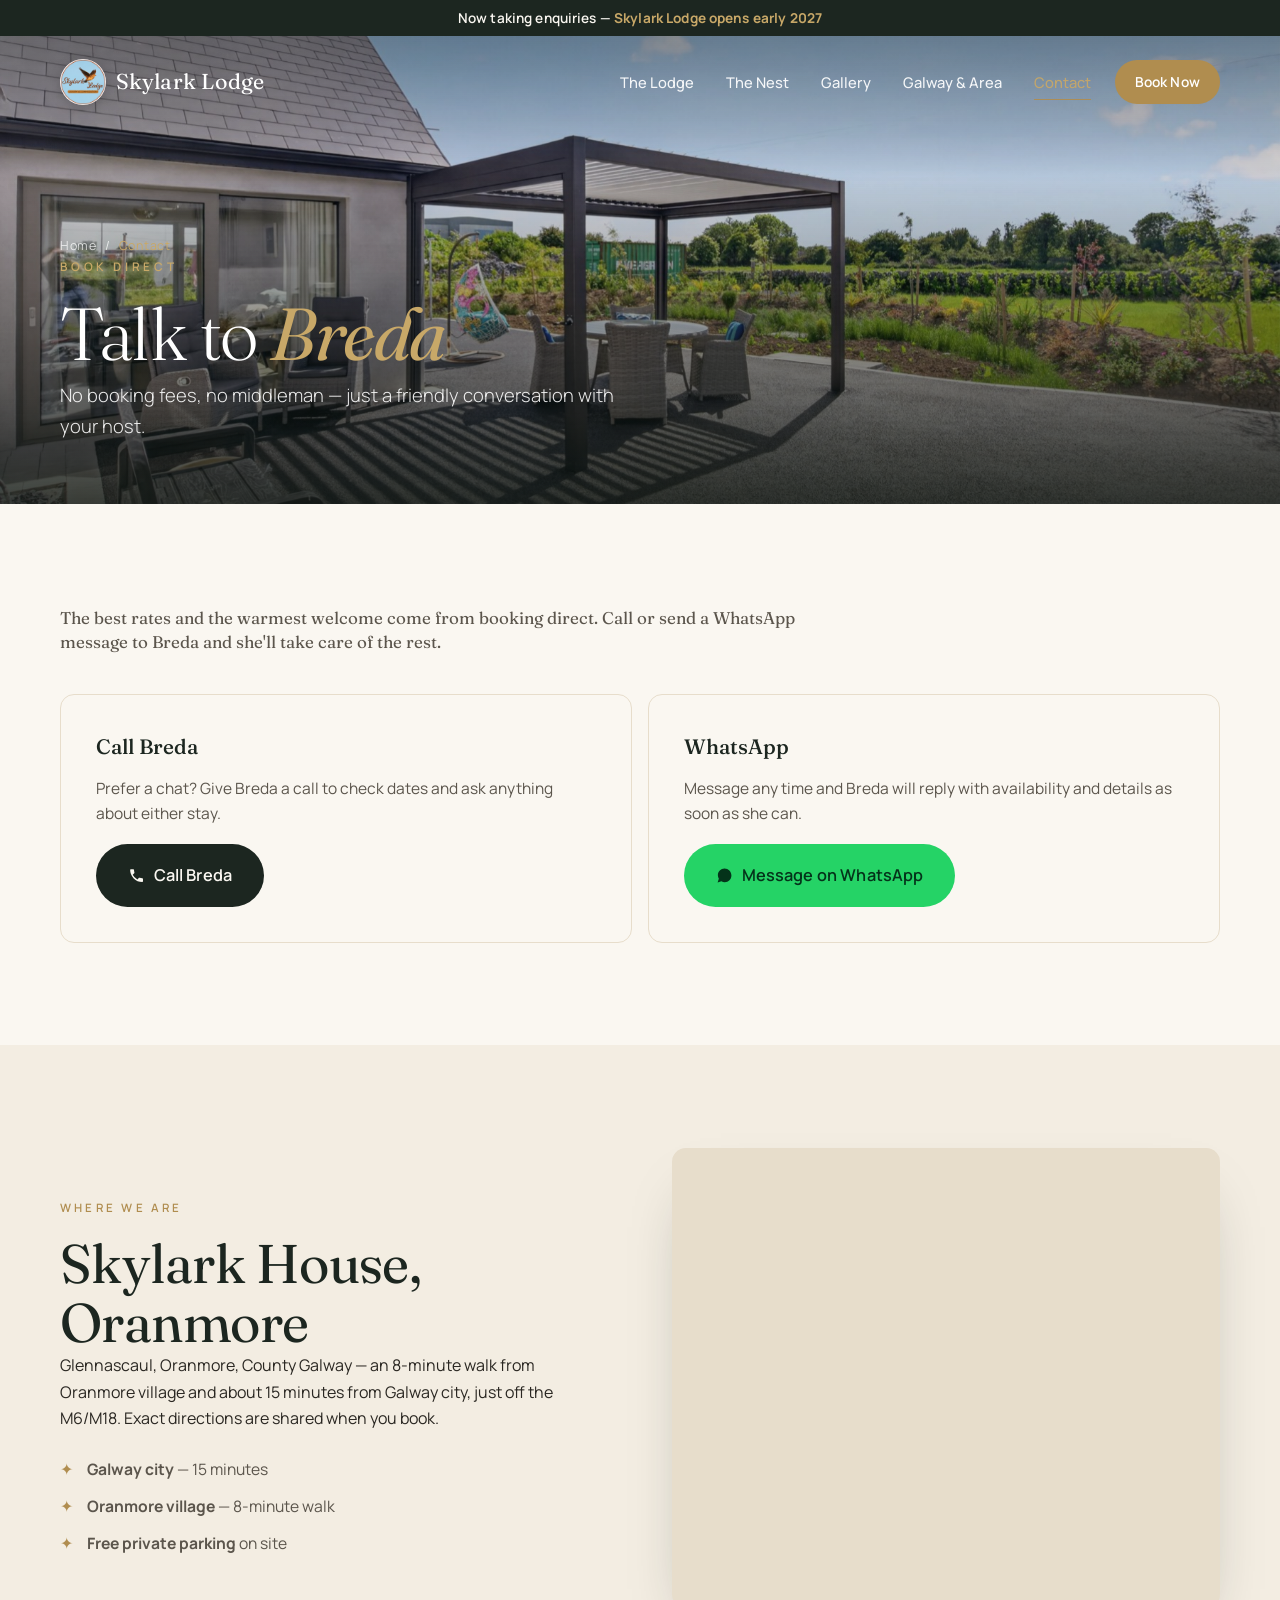
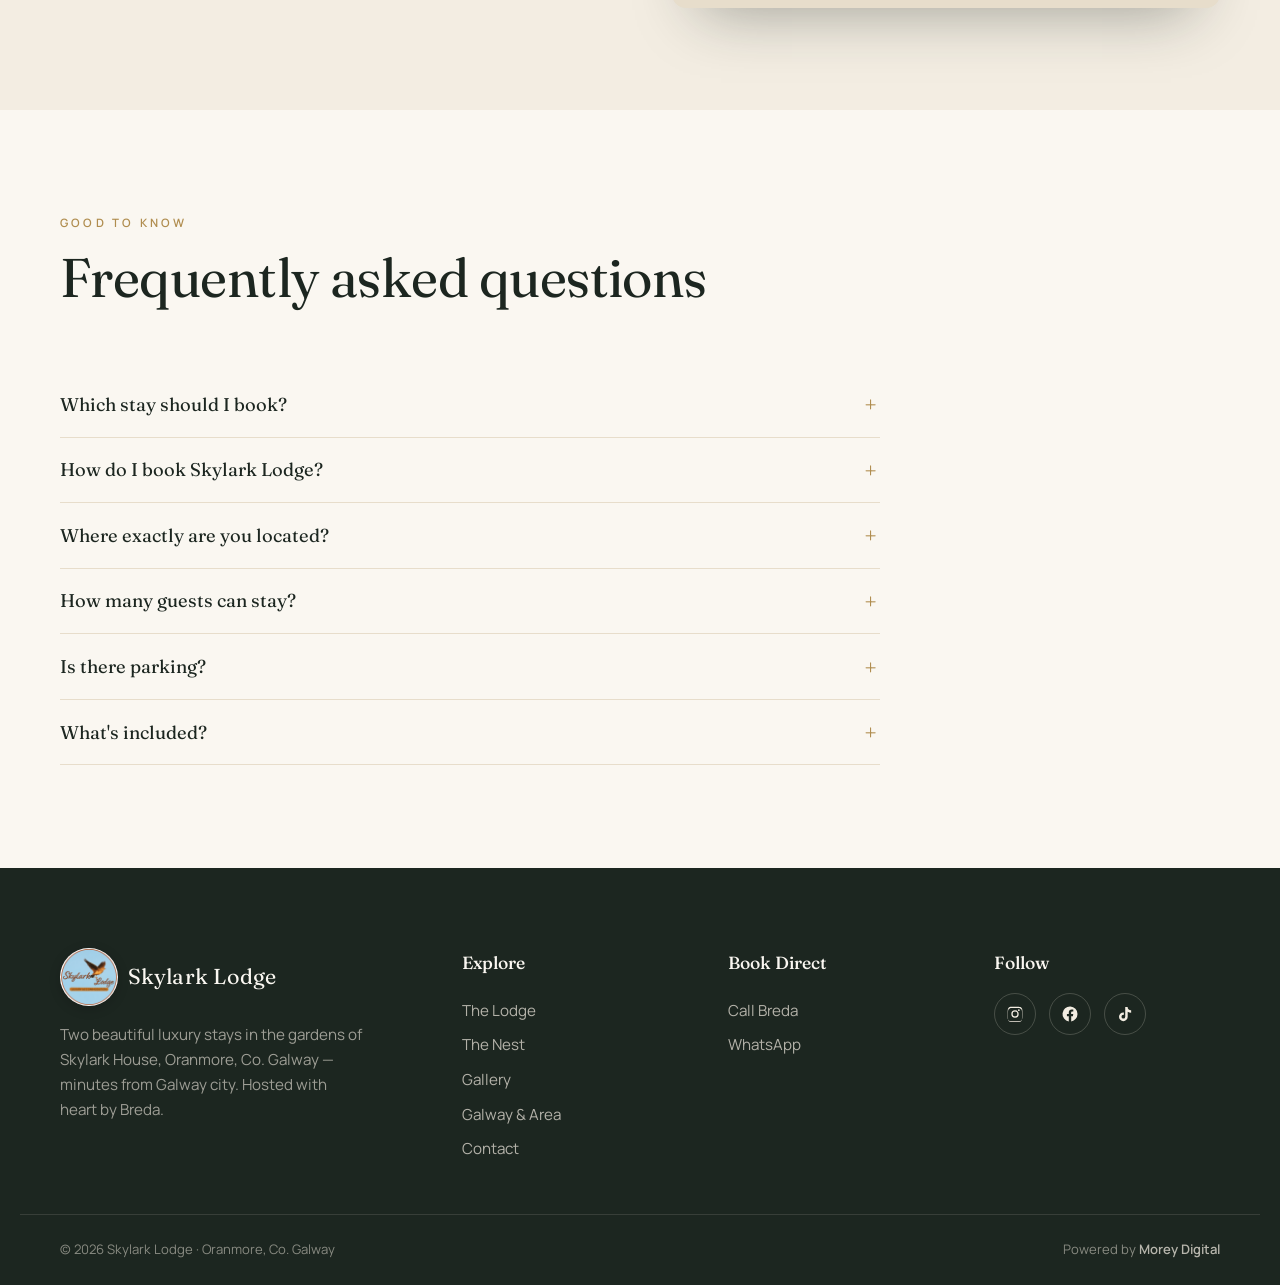
==== commit 9dedc07c: "Update Skylark Lodge opening announcement to early 2027" ====
--- a/contact.html
+++ b/contact.html
@@ -9,7 +9,7 @@
   <meta name="robots" content="index, follow" />
   <meta name="geo.region" content="IE-G" />
   <meta name="geo.placename" content="Oranmore, County Galway" />
-  <meta name="geo.position" content="53.2925;-8.9217" />
+  <meta name="geo.position" content="53.2868;-8.9278" />
   <link rel="canonical" href="https://skylarklodge.ie/contact.html" />
   <meta property="og:type" content="website" />
   <meta property="og:site_name" content="Skylark Lodge" />
@@ -43,7 +43,7 @@
 <body>
   <!-- ====== ANNOUNCEMENT BANNER ====== -->
   <div class="announce" role="status">
-    Now taking enquiries — <strong>Skylark Lodge opens late October 2026</strong>
+    Now taking enquiries — <strong>Skylark Lodge opens early 2027</strong>
   </div>
 
   <header class="nav" id="nav">
@@ -123,7 +123,7 @@
       </ul>
       </div>
       <div class="location__map reveal" style="margin-top:0">
-        <iframe title="Map showing Skylark Lodge, Oranmore, County Galway" src="https://maps.google.com/maps?q=73PC%2BPQ%20Glennascaul%20Business%20Park%2C%20County%20Galway&t=&z=14&ie=UTF8&iwloc=&output=embed" width="100%" height="100%" style="border:0" loading="lazy" referrerpolicy="no-referrer-when-downgrade" allowfullscreen></iframe>
+        <iframe title="Map showing Skylark Lodge, Oranmore, County Galway" src="https://maps.google.com/maps?q=H91%205A03&t=&z=14&ie=UTF8&iwloc=&output=embed" width="100%" height="100%" style="border:0" loading="lazy" referrerpolicy="no-referrer-when-downgrade" allowfullscreen></iframe>
       </div>
     </div>
   </section>
